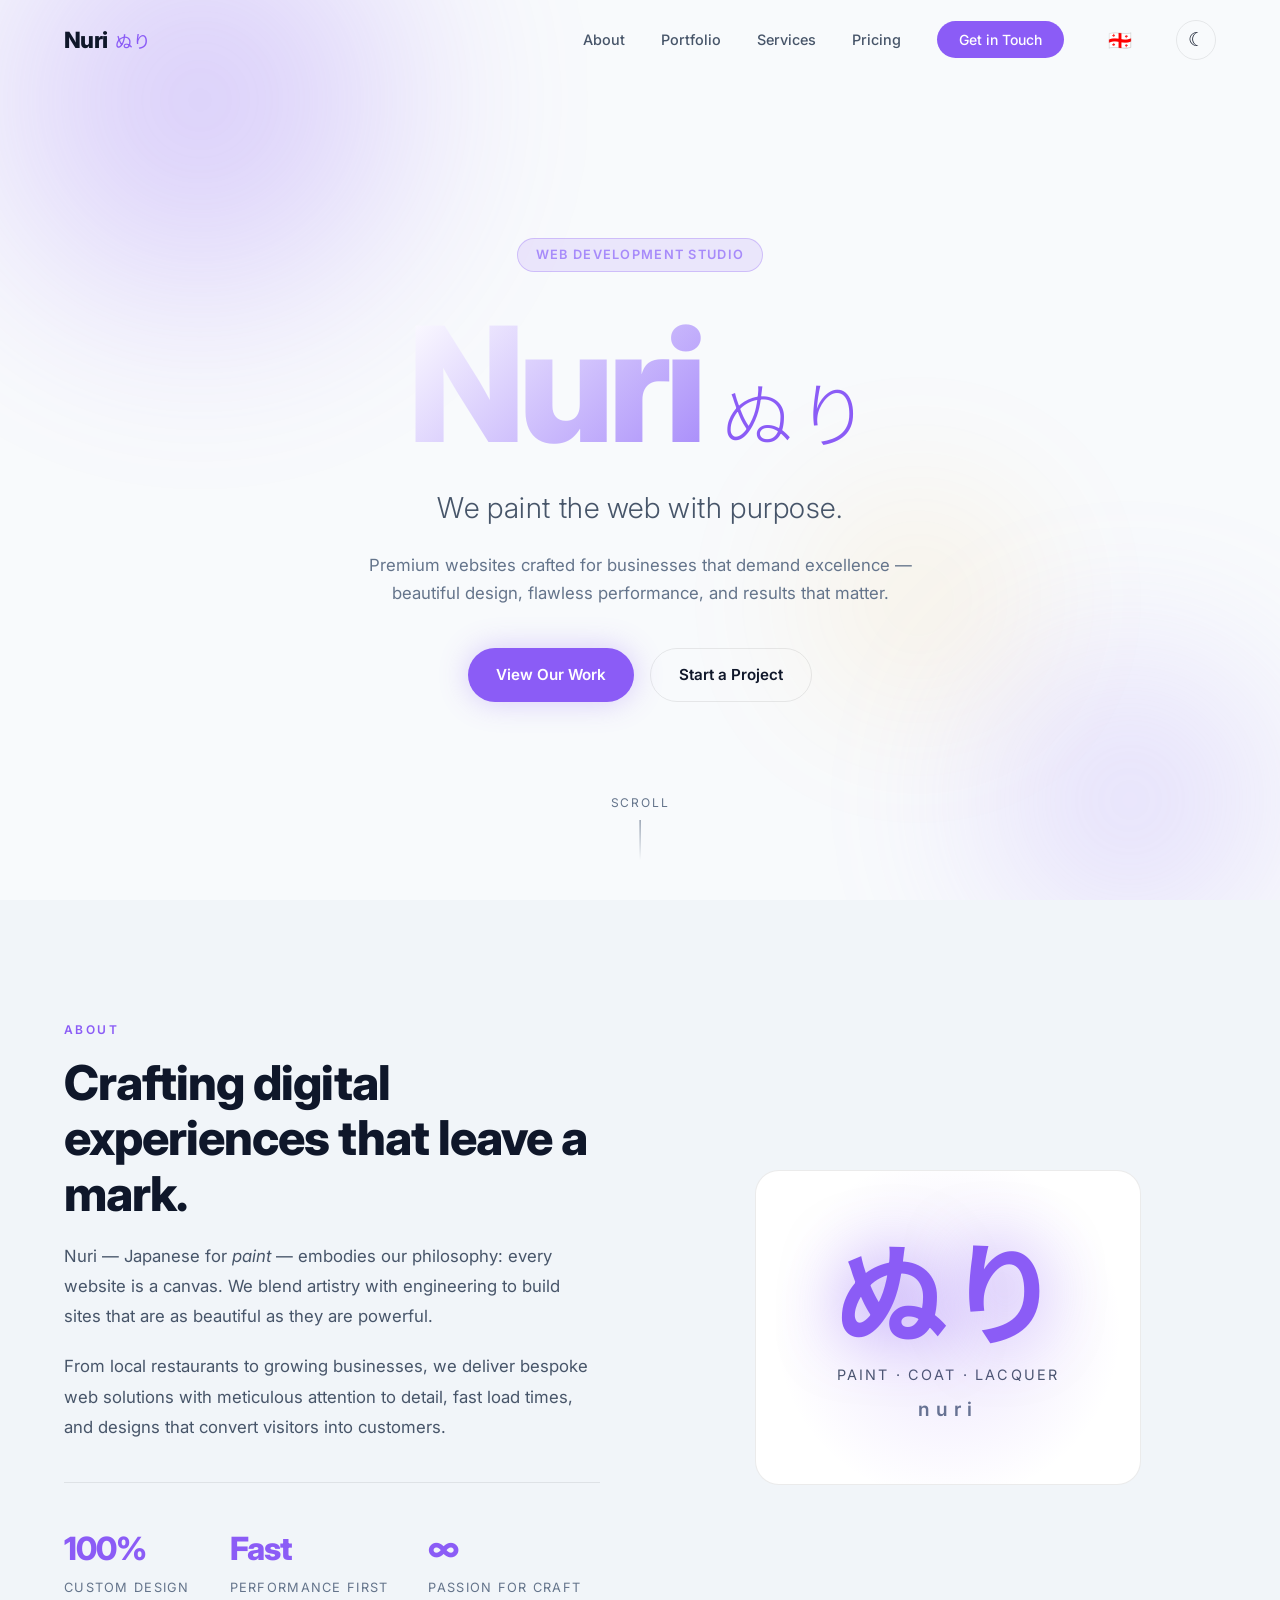
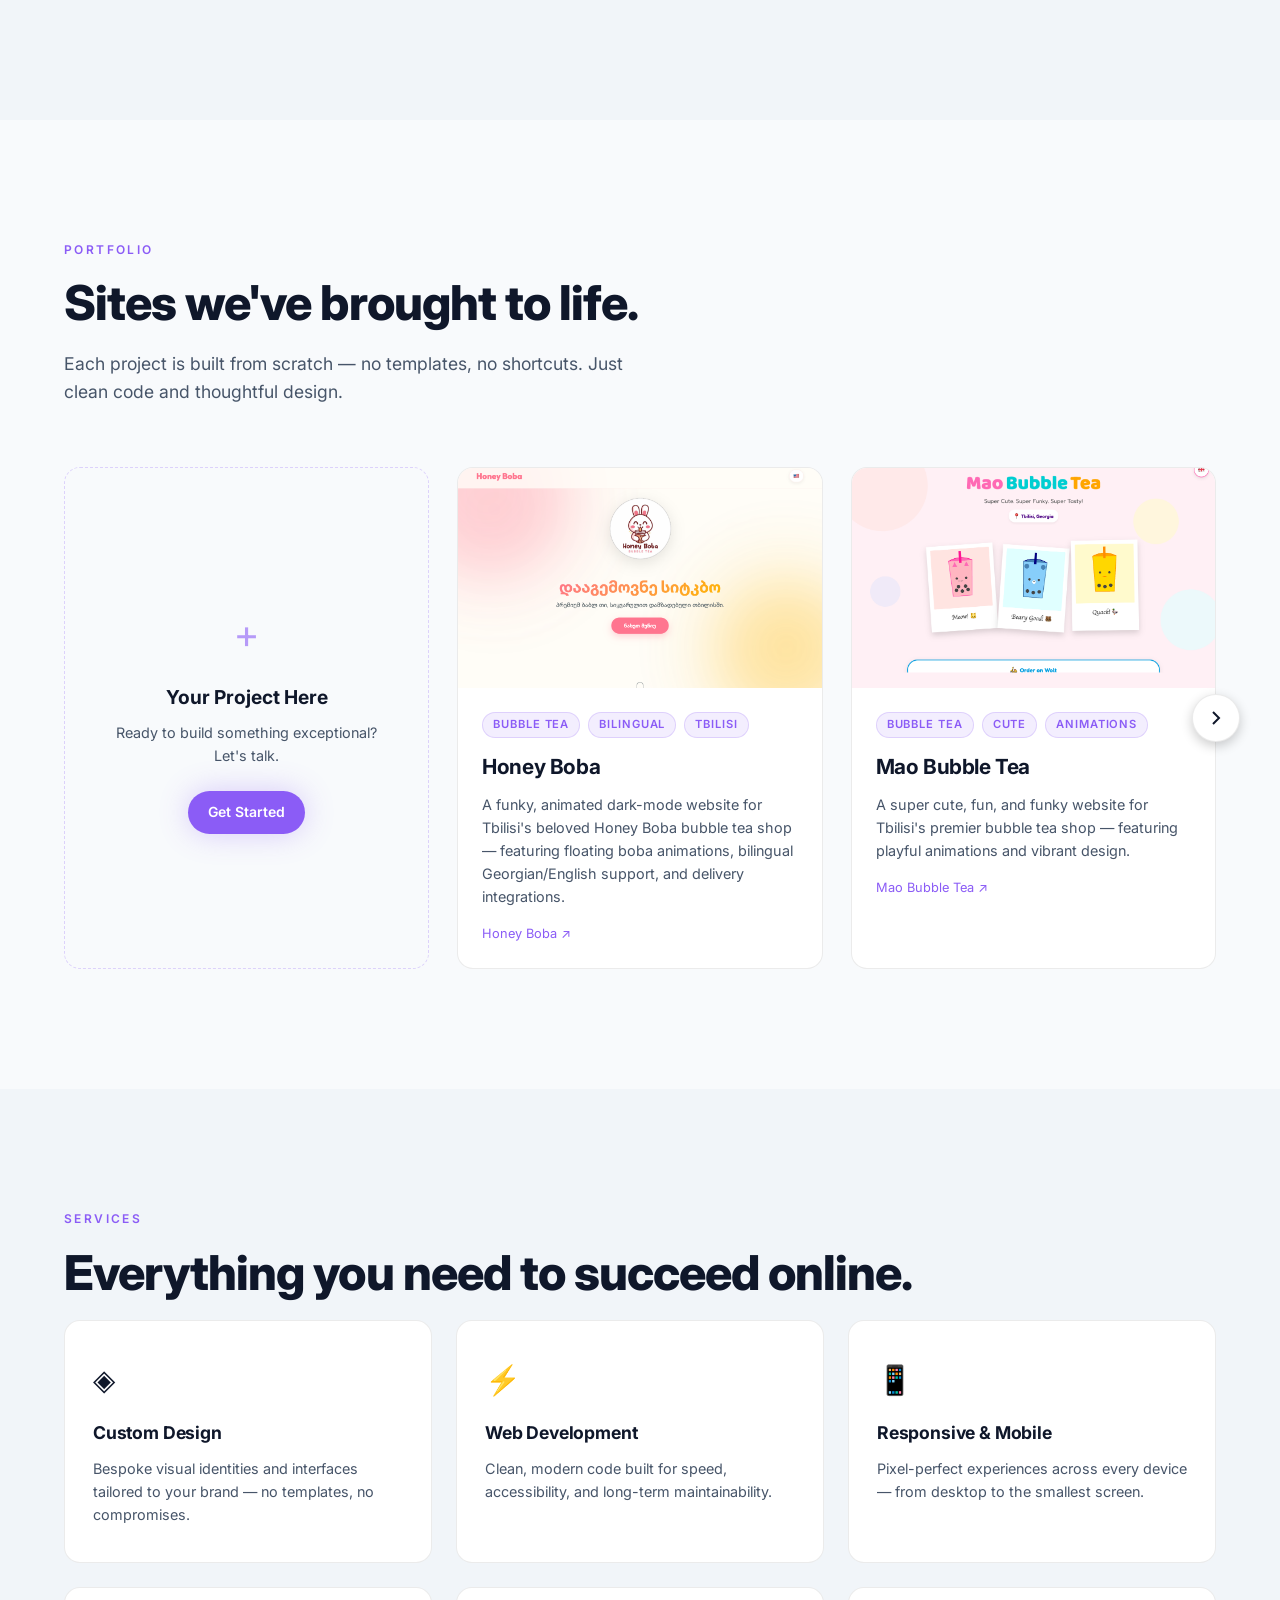
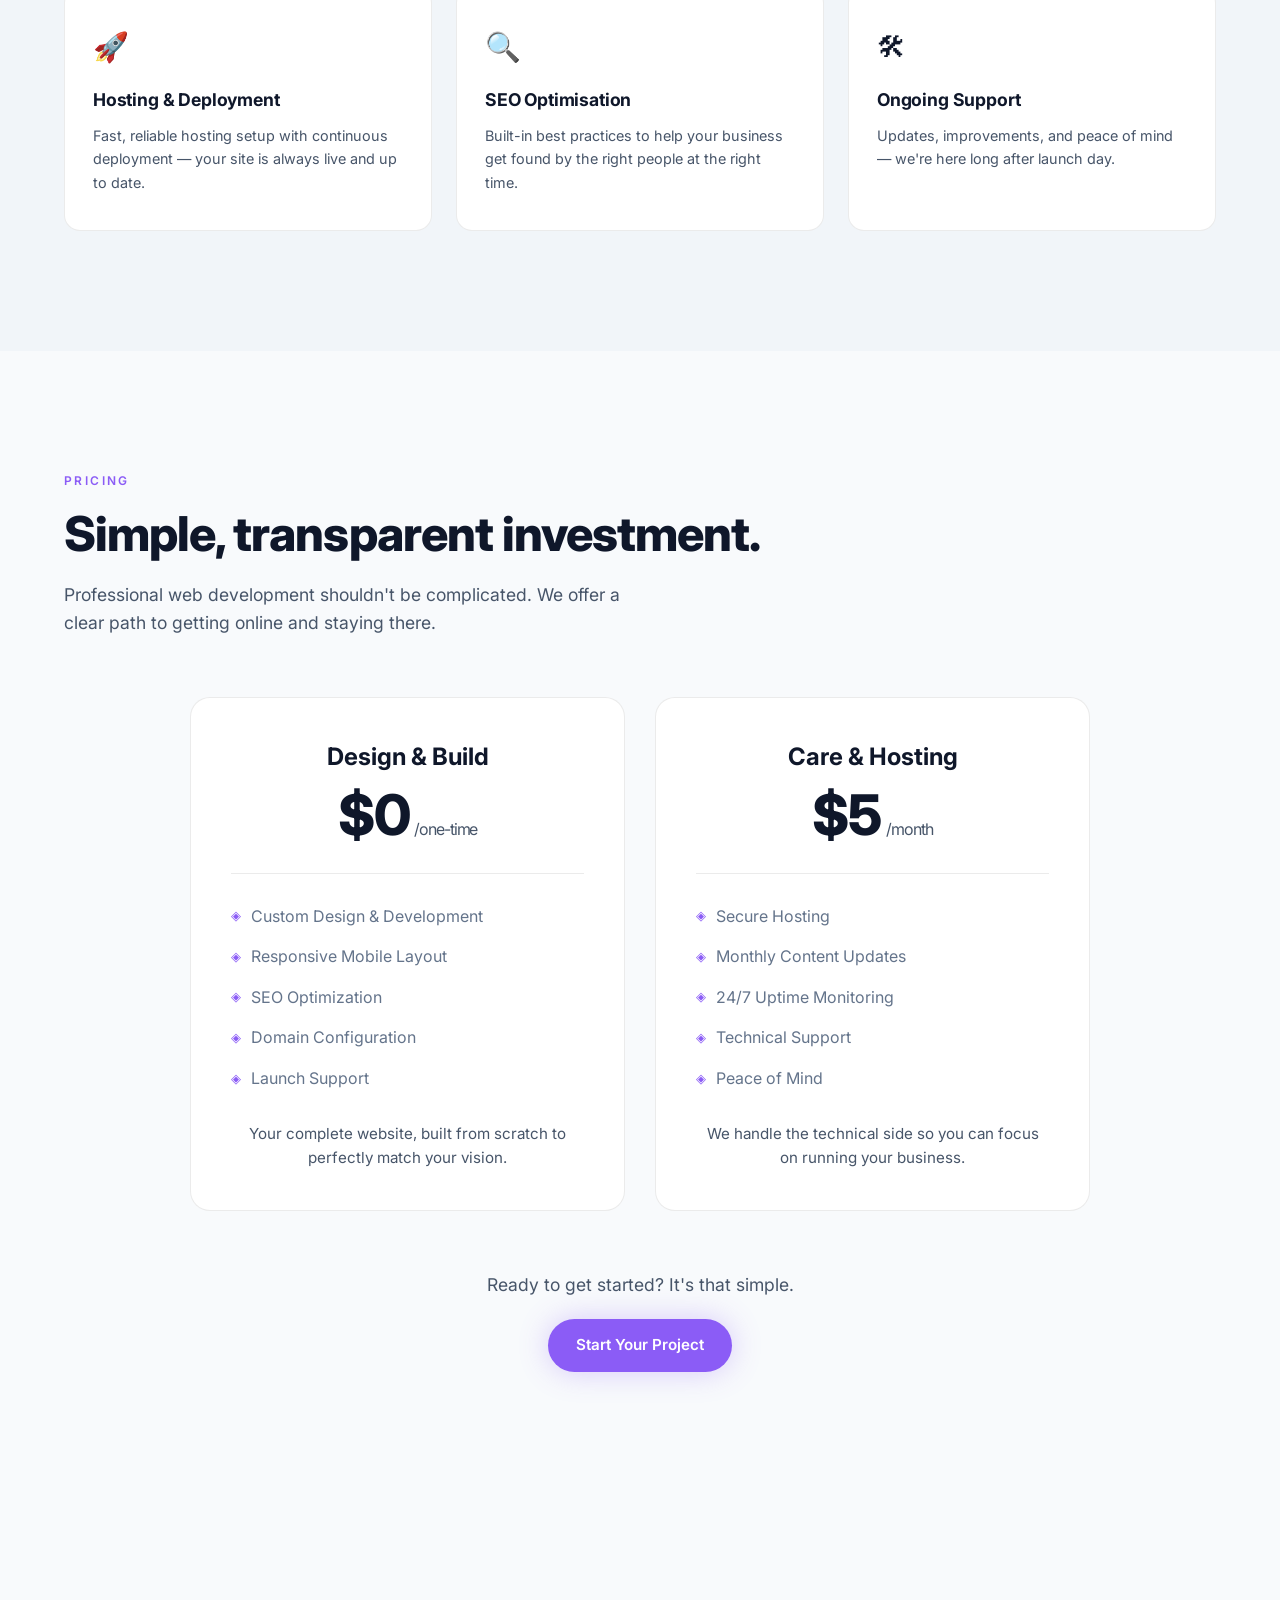
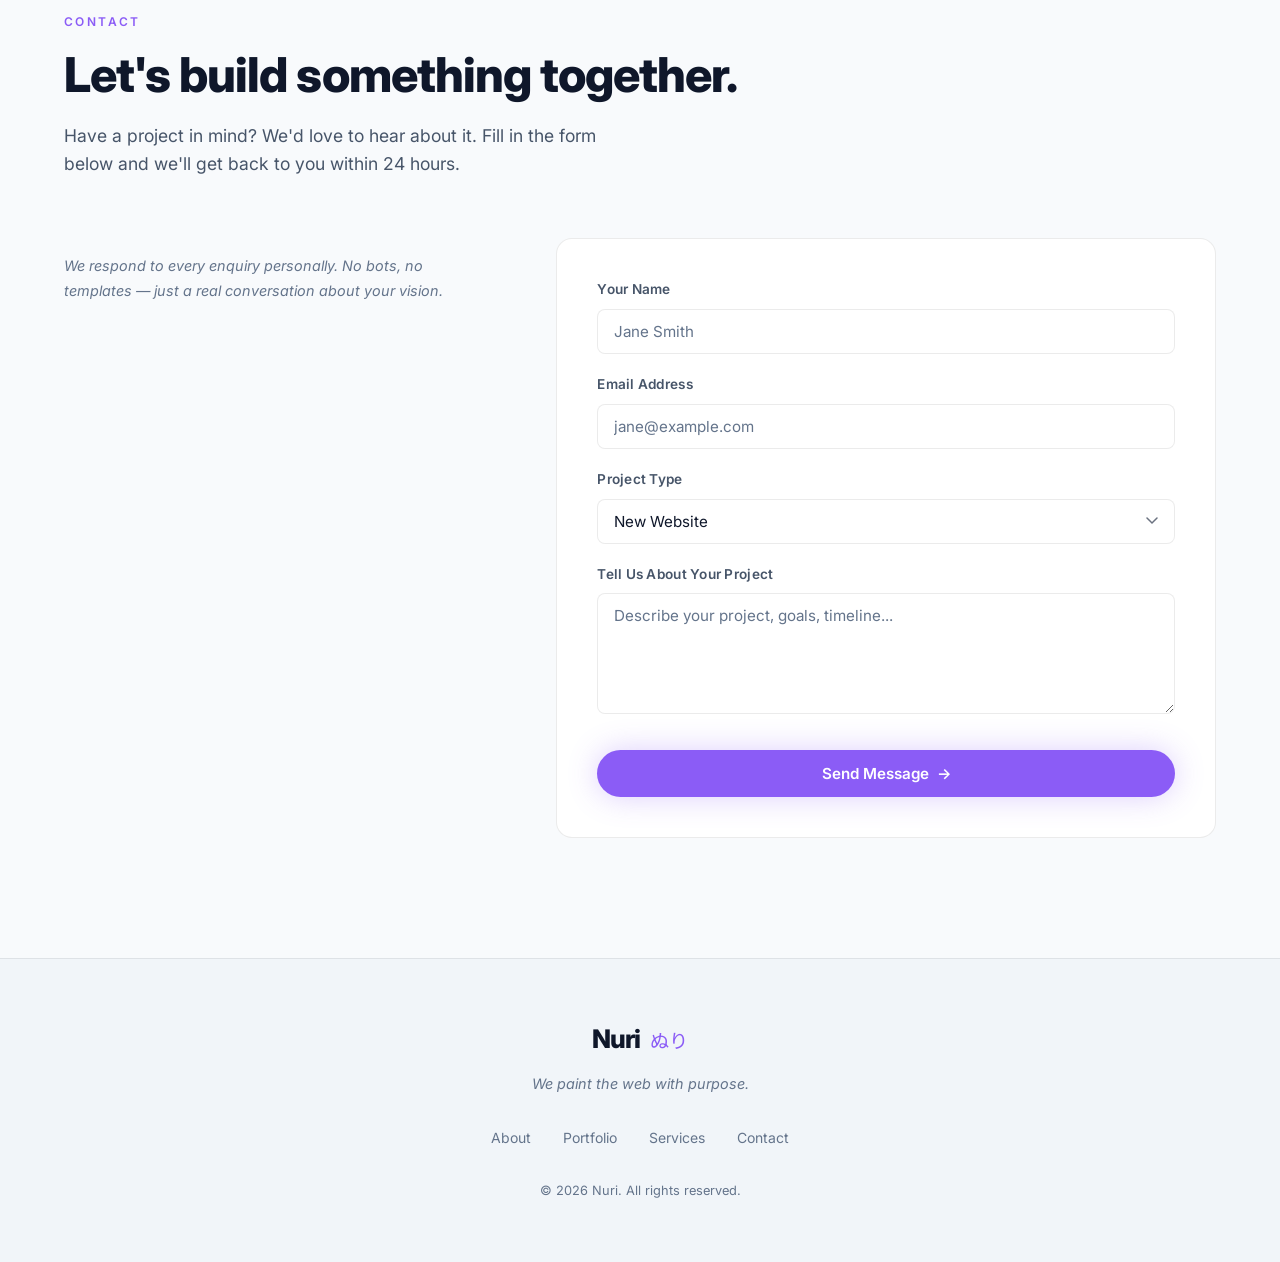
==== en/index.html @ a5a16f38 "Implement language toggles, static language paths, and portfolio OG previews" ====
<!DOCTYPE html>
<html lang="en">

<head>
    <base href="/">
    <!-- Google tag (gtag.js) -->
    <script async src="https://www.googletagmanager.com/gtag/js?id=G-W6KYEJ23QR"></script>
    <script>
        window.dataLayer = window.dataLayer || [];
        function gtag() { dataLayer.push(arguments); }
        gtag('js', new Date());

        gtag('config', 'G-W6KYEJ23QR');
    </script>
    <meta charset="UTF-8" />
    <meta name="viewport" content="width=device-width, initial-scale=1.0" />
    <title>Nuri ぬり — Web Development</title>
    <meta name="description"
        content="Nuri ぬり is a premium web development studio crafting beautiful, high-performance websites for businesses that want to stand out." />
    <meta name="keywords"
        content="web development, studio, custom websites, professional web design, performance websites, Nuri" />
    <link rel="canonical" href="https://nuri.software/" />

    <!-- Open Graph / Facebook -->
    <meta property="og:type" content="website" />
    <meta property="og:url" content="https://nuri.software/" />
    <meta property="og:title" content="Nuri ぬり — Web Development" />
    <meta property="og:description"
        content="Nuri ぬり is a premium web development studio crafting beautiful, high-performance websites for businesses that want to stand out." />
    <meta property="og:image" content="https://nuri.software/img/og-image.png" />

    <!-- Twitter -->
    <meta property="twitter:card" content="summary_large_image" />
    <meta property="twitter:url" content="https://nuri.software/" />
    <meta property="twitter:title" content="Nuri ぬり — Web Development" />
    <meta property="twitter:description"
        content="Nuri ぬり is a premium web development studio crafting beautiful, high-performance websites for businesses that want to stand out." />
    <meta property="twitter:image" content="https://nuri.software/img/og-image.png" />

    <link rel="preconnect" href="https://fonts.googleapis.com" />
    <link rel="preconnect" href="https://fonts.gstatic.com" crossorigin />
    <link
        href="https://fonts.googleapis.com/css2?family=Inter:wght@300;400;500;600;700;800&family=Noto+Sans+JP:wght@300;400;700&display=swap"
        rel="stylesheet" />
    <link rel="icon" type="image/png" href="favicon.png">
    <link rel="stylesheet" href="styles.css" />

    <!-- Schema.org Data for AI Agents / Search Engines -->
    <script type="application/ld+json">
    {
      "@context": "https://schema.org",
      "@type": "ProfessionalService",
      "name": "Nuri Web Development",
      "url": "https://nuri.software/",
      "logo": "https://nuri.software/img/og-image.png",
      "image": "https://nuri.software/img/og-image.png",
      "description": "Nuri ぬり is a premium web development studio capable of engineering powerful, custom digital experiences of any scale—from landing pages to complex web applications and PWAs.",
      "priceRange": "$",
      "telephone": "",
      "email": "",
      "address": {
        "@type": "PostalAddress",
        "addressCountry": "Global"
      },
      "aggregateRating": {
        "@type": "AggregateRating",
        "ratingValue": "5",
        "reviewCount": "10"
      },
      "makesOffer": [
        {
          "@type": "Offer",
          "itemOffered": {
            "@type": "Service",
            "name": "Custom Engineering & Build",
            "description": "Complete bespoke engineering for websites, web apps, and digital platforms."
          },
          "price": "0",
          "priceCurrency": "USD"
        },
        {
          "@type": "Offer",
          "itemOffered": {
            "@type": "Service",
            "name": "Infrastructure & Maintenance",
            "description": "Continuous code updates, server management, and 24/7 technical support."
          },
          "price": "5",
          "priceCurrency": "USD"
        }
      ]
    }
    </script>
    <script>window.siteLang = "en";</script>
</head>

<body>

    <!-- Navigation -->
    <nav class="nav" id="nav">
        <div class="nav-inner">
            <a href="#hero" class="nav-logo">
                <span class="logo-en">Nuri</span>
                <span class="logo-jp">ぬり</span>
            </a>
            <button class="nav-toggle" id="navToggle" aria-label="Toggle menu"
                onclick="gtag('event', 'click', { 'event_category': 'Navigation', 'event_label': 'Mobile Menu Toggle' });">
                <span></span><span></span><span></span>
            </button>
            <ul class="nav-links" id="navLinks">
                <li><a href="#about">About</a></li>
                <li><a href="#portfolio">Portfolio</a></li>
                <li><a href="#services">Services</a></li>
                <li><a href="#pricing">Pricing</a></li>
                <li><a href="#contact" class="nav-cta"
                        onclick="gtag('event', 'click', { 'event_category': 'Navigation', 'event_label': 'Get in Touch' });">Get
                        in Touch</a></li>
                <li>
                    <button id="langToggle" class="lang-btn" aria-label="Toggle Language"
                        style="background:none; border:none; cursor:pointer; font-size:1.2rem; padding: 0.5rem;"
                        onclick="window.location.href = (window.siteLang === 'ge' || window.location.pathname.startsWith('/ge')) ? '/en' : '/ge'; return false;">
                        🇬🇪
                    </button>
                </li>
                <li>
                    <button id="themeToggle" class="theme-toggle" aria-label="Toggle dark mode"
                        onclick="gtag('event', 'click', { 'event_category': 'Theme', 'event_label': 'Dark Mode Toggle' });">
                        <span class="theme-icon-light">☀</span>
                        <span class="theme-icon-dark">☾</span>
                    </button>
                </li>
            </ul>
        </div>
    </nav>

    <main>
        <!-- Hero -->
        <section class="hero" id="hero">
            <div class="hero-bg">
                <div class="hero-orb orb-1"></div>
                <div class="hero-orb orb-2"></div>
                <div class="hero-orb orb-3"></div>
            </div>
            <div class="hero-content">
                <div class="hero-badge reveal">Web Development Studio</div>
                <h1 class="hero-title reveal">
                    <span class="title-en">Nuri</span>
                    <span class="title-jp">ぬり</span>
                </h1>
                <p class="hero-tagline reveal">We paint the web with purpose.</p>
                <p class="hero-sub reveal">Premium websites crafted for businesses that demand excellence — beautiful
                    design, flawless performance, and results that matter.</p>
                <div class="hero-actions reveal">
                    <a href="#portfolio" class="btn btn-primary"
                        onclick="gtag('event', 'click', { 'event_category': 'Hero', 'event_label': 'View Our Work' });">View
                        Our Work</a>
                    <a href="#contact" class="btn btn-ghost"
                        onclick="gtag('event', 'click', { 'event_category': 'Hero', 'event_label': 'Start a Project' });">Start
                        a Project</a>
                </div>
            </div>
            <div class="hero-scroll-hint">
                <span>Scroll</span>
                <div class="scroll-line"></div>
            </div>
        </section>

        <!-- About -->
        <section class="about section" id="about">
            <div class="container">
                <div class="section-label reveal">About</div>
                <div class="about-grid">
                    <div class="about-text">
                        <h2 class="section-title reveal">Crafting digital experiences that leave a mark.</h2>
                        <p class="reveal">Nuri — Japanese for <em>paint</em> — embodies our philosophy: every website is
                            a
                            canvas. We blend artistry with engineering to build sites that are as beautiful as they are
                            powerful.</p>
                        <p class="reveal">From local restaurants to growing businesses, we deliver bespoke web solutions
                            with meticulous attention to detail, fast load times, and designs that convert visitors into
                            customers.</p>
                        <div class="about-stats reveal">
                            <div class="stat">
                                <span class="stat-num">100%</span>
                                <span class="stat-label">Custom Design</span>
                            </div>
                            <div class="stat">
                                <span class="stat-num">Fast</span>
                                <span class="stat-label">Performance First</span>
                            </div>
                            <div class="stat">
                                <span class="stat-num">∞</span>
                                <span class="stat-label">Passion for Craft</span>
                            </div>
                        </div>
                    </div>
                    <div class="about-visual reveal">
                        <div class="kanji-card">
                            <div class="kanji-char">ぬり</div>
                            <div class="kanji-meaning">paint · coat · lacquer</div>
                            <div class="kanji-romaji">nuri</div>
                        </div>
                    </div>
                </div>
            </div>
        </section>

        <!-- Portfolio -->
        <section class="portfolio section" id="portfolio">
            <div class="container">
                <div class="section-label reveal">Portfolio</div>
                <h2 class="section-title reveal">Sites we've brought to life.</h2>
                <p class="section-sub reveal">Each project is built from scratch — no templates, no shortcuts. Just
                    clean
                    code and thoughtful design.</p>
                <div class="portfolio-carousel-wrapper">
                    <button class="carousel-btn carousel-prev" aria-label="Previous portfolio items" id="portfolioPrev">
                        <svg width="24" height="24" viewBox="0 0 24 24" fill="none" stroke="currentColor"
                            stroke-width="2">
                            <path d="M15 18l-6-6 6-6" />
                        </svg>
                    </button>
                    <div class="portfolio-grid" id="portfolioGrid">
                        <!-- Placeholder card -->
                        <a href="#contact" class="portfolio-card portfolio-card-cta reveal"
                            onclick="gtag('event', 'click', { 'event_category': 'Portfolio', 'event_label': 'Get Started CTA Card' });">
                            <div class="card-cta-inner">
                                <div class="card-cta-icon">+</div>
                                <h3>Your Project Here</h3>
                                <p>Ready to build something exceptional? Let's talk.</p>
                                <span class="btn btn-primary btn-sm">Get Started</span>
                            </div>
                        </a>

                        <a href="https://nurihq.github.io/honey-boba/" target="_blank" rel="noopener"
                            class="portfolio-card reveal" id="card-honeyboba">
                            <div class="card-image-wrap">
                                <div class="card-image">
                                    <img src="img/portfolio/honeyboba.png" alt="Honey Boba Website" class="project-shot"
                                        loading="lazy">
                                    <div class="card-overlay">
                                        <span class="card-visit-btn">Visit Site ↗</span>
                                    </div>
                                </div>
                            </div>
                            <div class="card-body">
                                <div class="card-tags">
                                    <span class="tag">Bubble Tea</span>
                                    <span class="tag">Bilingual</span>
                                    <span class="tag">Tbilisi</span>
                                </div>
                                <h3 class="card-title">Honey Boba</h3>
                                <p class="card-desc">A funky, animated dark-mode website for Tbilisi's beloved Honey
                                    Boba bubble tea shop — featuring floating boba animations, bilingual
                                    Georgian/English support, and delivery integrations.</p>
                                <span class="card-link">
                                    Honey Boba <span class="link-arrow">↗</span>
                                </span>
                            </div>
                        </a>

                        <a href="https://nurihq.github.io/mao-bubble-tea/" target="_blank" rel="noopener"
                            class="portfolio-card reveal" id="card-mao">
                            <div class="card-image-wrap">
                                <div class="card-image">
                                    <img src="img/portfolio/mao.png" alt="Mao Bubble Tea Website" class="project-shot"
                                        loading="lazy">
                                    <div class="card-overlay">
                                        <span class="card-visit-btn">Visit Site ↗</span>
                                    </div>
                                </div>
                            </div>
                            <div class="card-body">
                                <div class="card-tags">
                                    <span class="tag">Bubble Tea</span>
                                    <span class="tag">Cute</span>
                                    <span class="tag">Animations</span>
                                </div>
                                <h3 class="card-title">Mao Bubble Tea</h3>
                                <p class="card-desc">A super cute, fun, and funky website for Tbilisi's premier bubble
                                    tea
                                    shop
                                    — featuring playful animations and vibrant design.</p>
                                <span class="card-link">
                                    Mao Bubble Tea <span class="link-arrow">↗</span>
                                </span>
                            </div>
                        </a>

                        <a href="https://nurihq.github.io/but-first-cacao/" target="_blank" rel="noopener"
                            class="portfolio-card reveal" id="card-butfirstcacao">
                            <div class="card-image-wrap">
                                <div class="card-image">
                                    <img src="img/portfolio/butfirstcacao.png" alt="But First Cacao Website"
                                        class="project-shot" loading="lazy">
                                    <div class="card-overlay">
                                        <span class="card-visit-btn">Visit Site ↗</span>
                                    </div>
                                </div>
                            </div>
                            <div class="card-body">
                                <div class="card-tags">
                                    <span class="tag">Cacao Bar</span>
                                    <span class="tag">Bilingual</span>
                                    <span class="tag">Tbilisi</span>
                                </div>
                                <h3 class="card-title">But First Cacao</h3>
                                <p class="card-desc">A premium bilingual website for Tbilisi's specialty
                                    bean-to-bar cacao bar — featuring signature cacao drinks, playful cat
                                    mascot branding, and a warm chocolate aesthetic.</p>
                                <span class="card-link">
                                    But First Cacao <span class="link-arrow">↗</span>
                                </span>
                            </div>
                        </a>

                        <a href="https://nurihq.github.io/los-amigos/" target="_blank" rel="noopener"
                            class="portfolio-card reveal" id="card-losamigos">
                            <div class="card-image-wrap">
                                <div class="card-image">
                                    <img src="img/portfolio/losamigos.png" alt="Los Amigos Website" class="project-shot"
                                        loading="lazy">
                                    <div class="card-overlay">
                                        <span class="card-visit-btn">Visit Site ↗</span>
                                    </div>
                                </div>
                            </div>
                            <div class="card-body">
                                <div class="card-tags">
                                    <span class="tag">Mexican</span>
                                    <span class="tag">Bilingual</span>
                                    <span class="tag">Tbilisi</span>
                                </div>
                                <h3 class="card-title">Los Amigos</h3>
                                <p class="card-desc">A fun, vibrant, light-themed bilingual website for a popular
                                    Mexican restaurant in Tbilisi — featuring a seamless Wolt menu integration.</p>
                                <span class="card-link">
                                    Los Amigos <span class="link-arrow">↗</span>
                                </span>
                            </div>
                        </a>

                        <a href="https://nurihq.github.io/margaliti-collection/" target="_blank" rel="noopener"
                            class="portfolio-card reveal" id="card-margaliti">
                            <div class="card-image-wrap">
                                <div class="card-image">
                                    <img src="img/portfolio/margaliti.png" alt="Margaliti Collection Website"
                                        class="project-shot" loading="lazy">
                                    <div class="card-overlay">
                                        <span class="card-visit-btn">Visit Site ↗</span>
                                    </div>
                                </div>
                            </div>
                            <div class="card-body">
                                <div class="card-tags">
                                    <span class="tag">Cheese Bar</span>
                                    <span class="tag">Bilingual</span>
                                    <span class="tag">Tbilisi</span>
                                </div>
                                <h3 class="card-title">Margaliti Collection</h3>
                                <p class="card-desc">A premium bilingual website for Tbilisi's boutique Cheese Bar &amp;
                                    More
                                    — featuring artisan cheeses, delivery links, and a rich editorial design.</p>
                                <span class="card-link">
                                    Margaliti Collection <span class="link-arrow">↗</span>
                                </span>
                            </div>
                        </a>

                        <!-- <a href="https://nurihq.github.io/stop-smoking-sakartvelo/" target="_blank" rel="noopener"
                            class="portfolio-card reveal" id="card-stopsmoking">
                            <div class="card-image-wrap">
                                <div class="card-image">
                                    <img src="img/portfolio/stopsmoking.png" alt="Stop Smoking Sakartvelo Website"
                                        class="project-shot" loading="lazy">
                                    <div class="card-overlay">
                                        <span class="card-visit-btn">Visit Site ↗</span>
                                    </div>
                                </div>
                            </div>
                            <div class="card-body">
                                <div class="card-tags">
                                    <span class="tag">Landing Page</span>
                                    <span class="tag">Campaign</span>
                                    <span class="tag">Animations</span>
                                </div>
                                <h3 class="card-title">Stop Smoking Sakartvelo</h3>
                                <p class="card-desc">An emotionally impactful, cinematic single-page campaign aimed at
                                    helping youth find their purpose and quit smoking.</p>
                                <span class="card-link">
                                    Stop Smoking Sakartvelo <span class="link-arrow">↗</span>
                                </span>
                            </div>
                        </a> -->

                        <!-- <a href="https://nurihq.github.io/castaways-cafe" target="_blank" rel="noopener"
                            class="portfolio-card reveal" id="card-castaways">
                            <div class="card-image-wrap">
                                <div class="card-image">
                                    <img src="img/portfolio/castaways.png" alt="Castaways Cafe Website"
                                        class="project-shot" loading="lazy">
                                    <div class="card-overlay">
                                        <span class="card-visit-btn">Visit Site ↗</span>
                                    </div>
                                </div>
                            </div>
                            <div class="card-body">
                                <div class="card-tags">
                                    <span class="tag">Restaurant</span>
                                    <span class="tag">React</span>
                                    <span class="tag">Vite</span>
                                </div>
                                <h3 class="card-title">Castaways Cafe</h3>
                                <p class="card-desc">A vibrant, full-featured website for a beloved local cafe —
                                    featuring
                                    an
                                    interactive menu, gallery, and seamless online presence.</p>
                                <span class="card-link">
                                    Castaways Cafe <span class="link-arrow">↗</span>
                                </span>
                            </div>
                        </a> -->

                        <!-- <a href="https://nurihq.github.io/katie-cakes" target="_blank" rel="noopener"
                            class="portfolio-card reveal" id="card-katie">
                            <div class="card-image-wrap">
                                <div class="card-image">
                                    <img src="img/portfolio/katiecakes.png" alt="Katie Cakes Website"
                                        class="project-shot" loading="lazy">
                                    <div class="card-overlay">
                                        <span class="card-visit-btn">Visit Site ↗</span>
                                    </div>
                                </div>
                            </div>
                            <div class="card-body">
                                <div class="card-tags">
                                    <span class="tag">Bakery</span>
                                    <span class="tag">HTML</span>
                                    <span class="tag">CSS</span>
                                </div>
                                <h3 class="card-title">Katie Cakes</h3>
                                <p class="card-desc">A warm, elegant website for a boutique cake studio — showcasing
                                    their
                                    beautiful creations and making it easy for customers to get in touch.</p>
                                <span class="card-link">
                                    Katie Cakes <span class="link-arrow">↗</span>
                                </span>
                            </div>
                        </a> -->

                        <a href="https://hiragana.site" target="_blank" rel="noopener" class="portfolio-card reveal"
                            id="card-hiragana">
                            <div class="card-image-wrap">
                                <div class="card-image">
                                    <img src="img/portfolio/hiragana.png" alt="Hiragana Practice App"
                                        class="project-shot" loading="lazy">
                                    <div class="card-overlay">
                                        <span class="card-visit-btn">Visit Site ↗</span>
                                    </div>
                                </div>
                            </div>
                            <div class="card-body">
                                <div class="card-tags">
                                    <span class="tag">Education</span>
                                    <span class="tag">PWA</span>
                                    <span class="tag">Firebase</span>
                                </div>
                                <h3 class="card-title">Hiragana.site</h3>
                                <p class="card-desc">An interactive Japanese hiragana practice app — featuring
                                    stroke-order
                                    drawing, progress tracking, and full offline PWA support.</p>
                                <span class="card-link">
                                    Hiragana <span class="link-arrow">↗</span>
                                </span>
                            </div>
                        </a>

                        <a href="https://katakana.site" target="_blank" rel="noopener" class="portfolio-card reveal"
                            id="card-katakana">
                            <div class="card-image-wrap">
                                <div class="card-image">
                                    <img src="img/portfolio/katakana.png" alt="Katakana Practice App"
                                        class="project-shot" loading="lazy">
                                    <div class="card-overlay">
                                        <span class="card-visit-btn">Visit Site ↗</span>
                                    </div>
                                </div>
                            </div>
                            <div class="card-body">
                                <div class="card-tags">
                                    <span class="tag">Education</span>
                                    <span class="tag">PWA</span>
                                    <span class="tag">Firebase</span>
                                </div>
                                <h3 class="card-title">Katakana.site</h3>
                                <p class="card-desc">A companion app to Hiragana.site for mastering katakana — with the
                                    same
                                    polished practice experience and cloud-synced progress.</p>
                                <span class="card-link">
                                    Katakana <span class="link-arrow">↗</span>
                                </span>
                            </div>
                        </a>

                        <a href="https://nurihq.github.io/warren-cafe/" target="_blank" rel="noopener"
                            class="portfolio-card reveal" id="card-warren">
                            <div class="card-image-wrap">
                                <div class="card-image">
                                    <img src="img/portfolio/warren.png" alt="Warren Cafe Website" class="project-shot"
                                        loading="lazy">
                                    <div class="card-overlay">
                                        <span class="card-visit-btn">Visit Site ↗</span>
                                    </div>
                                </div>
                            </div>
                            <div class="card-body">
                                <div class="card-tags">
                                    <span class="tag">Cafe</span>
                                    <span class="tag">Brunch</span>
                                    <span class="tag">Bilingual</span>
                                </div>
                                <h3 class="card-title">Warren Cafe & Brunch</h3>
                                <p class="card-desc">A premium bilingual website for a beloved Buenos Aires brunch café
                                    —
                                    featuring the menu, delivery links, and two locations in Palermo & Recoleta.</p>
                                <span class="card-link">
                                    Warren Cafe & Brunch <span class="link-arrow">↗</span>
                                </span>
                            </div>
                        </a>

                        <!-- <a href="https://nurihq.github.io/myboba/" target="_blank" rel="noopener"
                            class="portfolio-card reveal" id="card-myboba">
                            <div class="card-image-wrap">
                                <div class="card-image">
                                    <img src="img/portfolio/myboba.png" alt="MyBoba Website" class="project-shot"
                                        loading="lazy">
                                    <div class="card-overlay">
                                        <span class="card-visit-btn">Visit Site ↗</span>
                                    </div>
                                </div>
                            </div>
                            <div class="card-body">
                                <div class="card-tags">
                                    <span class="tag">Bubble Tea</span>
                                    <span class="tag">Premium</span>
                                    <span class="tag">Bilingual</span>
                                </div>
                                <h3 class="card-title">MyBoba</h3>
                                <p class="card-desc">A premium, beautifully designed bilingual website for a popular
                                    Tbilisi bubble tea shop, featuring their signature menu and Wolt integrations.</p>
                                <span class="card-link">
                                    MyBoba <span class="link-arrow">↗</span>
                                </span>
                            </div>
                        </a> -->

                        <a href="https://nurihq.github.io/berytus/" target="_blank" rel="noopener"
                            class="portfolio-card reveal" id="card-berytus">
                            <div class="card-image-wrap">
                                <div class="card-image">
                                    <img src="img/portfolio/berytus.png" alt="Berytus Website" class="project-shot"
                                        loading="lazy">
                                    <div class="card-overlay">
                                        <span class="card-visit-btn">Visit Site ↗</span>
                                    </div>
                                </div>
                            </div>
                            <div class="card-body">
                                <div class="card-tags">
                                    <span class="tag">Restaurant</span>
                                    <span class="tag">Lebanese</span>
                                    <span class="tag">Bilingual</span>
                                </div>
                                <h3 class="card-title">Berytus</h3>
                                <p class="card-desc">A premium, highly aesthetic bilingual webapp for Berytus — bringing
                                    authentic Lebanese taste to Tbilisi.</p>
                                <span class="card-link">
                                    Berytus <span class="link-arrow">↗</span>
                                </span>
                            </div>
                        </a>




                    </div>
                    <button class="carousel-btn carousel-next" aria-label="Next portfolio items" id="portfolioNext">
                        <svg width="24" height="24" viewBox="0 0 24 24" fill="none" stroke="currentColor"
                            stroke-width="2">
                            <path d="M9 18l6-6-6-6" />
                        </svg>
                    </button>
                </div>
        </section>

        <!-- Services -->
        <section class="services section" id="services">
            <div class="container">
                <div class="section-label reveal">Services</div>
                <h2 class="section-title reveal">Everything you need to succeed online.</h2>
                <div class="services-grid">
                    <div class="service-card reveal">
                        <div class="service-icon">◈</div>
                        <h3>Custom Design</h3>
                        <p>Bespoke visual identities and interfaces tailored to your brand — no templates, no
                            compromises.
                        </p>
                    </div>
                    <div class="service-card reveal">
                        <div class="service-icon">⚡</div>
                        <h3>Web Development</h3>
                        <p>Clean, modern code built for speed, accessibility, and long-term maintainability.</p>
                    </div>
                    <div class="service-card reveal">
                        <div class="service-icon">📱</div>
                        <h3>Responsive &amp; Mobile</h3>
                        <p>Pixel-perfect experiences across every device — from desktop to the smallest screen.</p>
                    </div>
                    <div class="service-card reveal">
                        <div class="service-icon">🚀</div>
                        <h3>Hosting &amp; Deployment</h3>
                        <p>Fast, reliable hosting setup with continuous deployment — your site is always live and up to
                            date.</p>
                    </div>
                    <div class="service-card reveal">
                        <div class="service-icon">🔍</div>
                        <h3>SEO Optimisation</h3>
                        <p>Built-in best practices to help your business get found by the right people at the right
                            time.
                        </p>
                    </div>
                    <div class="service-card reveal">
                        <div class="service-icon">🛠</div>
                        <h3>Ongoing Support</h3>
                        <p>Updates, improvements, and peace of mind — we're here long after launch day.</p>
                    </div>
                </div>
            </div>
        </section>

        <!-- Pricing -->
        <section class="pricing section" id="pricing">
            <div class="container">
                <div class="section-label reveal">Pricing</div>
                <h2 class="section-title reveal">Simple, transparent investment.</h2>
                <p class="section-sub reveal">Professional web development shouldn't be complicated. We offer a clear
                    path
                    to
                    getting online and staying there.</p>

                <div class="pricing-grid reveal">
                    <!-- Creation -->
                    <a href="#contact" class="pricing-card main-card"
                        style="text-decoration: none; color: inherit; display: block;"
                        onclick="gtag('event', 'click', { 'event_category': 'Pricing', 'event_label': 'Design & Build Card' });">
                        <div class="pricing-header">
                            <h3>Design & Build</h3>
                            <div class="price">$0<span class="period">/one-time</span></div>
                        </div>
                        <ul class="pricing-features">
                            <li><span>◈</span> Custom Design & Development</li>
                            <li><span>◈</span> Responsive Mobile Layout</li>
                            <li><span>◈</span> SEO Optimization</li>
                            <li><span>◈</span> Domain Configuration</li>
                            <li><span>◈</span> Launch Support</li>
                        </ul>
                        <p class="pricing-desc">Your complete website, built from scratch to perfectly match your
                            vision.
                        </p>
                    </a>

                    <!-- Maintenance -->
                    <a href="#contact" class="pricing-card"
                        style="text-decoration: none; color: inherit; display: block;"
                        onclick="gtag('event', 'click', { 'event_category': 'Pricing', 'event_label': 'Care & Hosting Card' });">
                        <div class="pricing-header">
                            <h3>Care & Hosting</h3>
                            <div class="price">$5<span class="period">/month</span></div>
                        </div>
                        <ul class="pricing-features">
                            <li><span>◈</span> Secure Hosting</li>
                            <li><span>◈</span> Monthly Content Updates</li>
                            <li><span>◈</span> 24/7 Uptime Monitoring</li>
                            <li><span>◈</span> Technical Support</li>
                            <li><span>◈</span> Peace of Mind</li>
                        </ul>
                        <p class="pricing-desc">We handle the technical side so you can focus on running your business.
                        </p>
                    </a>
                </div>

                <div class="pricing-cta reveal">
                    <p>Ready to get started? It's that simple.</p>
                    <a href="#contact" class="btn btn-primary"
                        onclick="gtag('event', 'click', { 'event_category': 'Pricing', 'event_label': 'Start Your Project' });">Start
                        Your Project</a>
                </div>
            </div>
        </section>

        <!-- Contact -->
        <section class="contact section">
            <div class="container">
                <div class="section-label reveal">Contact</div>
                <h2 class="section-title reveal">Let's build something together.</h2>
                <p class="section-sub reveal">Have a project in mind? We'd love to hear about it. Fill in the form below
                    and
                    we'll get back to you within 24 hours.</p>
                <div class="contact-grid" id="contact">
                    <div class="contact-info reveal">
                        <div class="contact-tagline" style="border-top: none; padding-top: 0;">
                            <p>We respond to every enquiry personally. No bots, no templates — just a real conversation
                                about your vision.</p>
                        </div>
                    </div>
                    <form class="contact-form reveal" id="contactForm"
                        action="https://5osdsd7re7htcmddembdmucjv40ikqlo.lambda-url.us-east-1.on.aws/" method="POST">
                        <div class="form-group">
                            <label for="name">Your Name</label>
                            <input type="text" id="name" name="name" placeholder="Jane Smith" required />
                        </div>
                        <div class="form-group">
                            <label for="email">Email Address</label>
                            <input type="email" id="email" name="email" placeholder="jane@example.com" required />
                        </div>
                        <div class="form-group">
                            <label for="subject">Project Type</label>
                            <select id="subject" name="subject">
                                <option value="">Select a service...</option>
                                <option value="new-website" selected>New Website</option>
                                <option value="redesign">Website Redesign</option>
                                <option value="ecommerce">E-Commerce</option>
                                <option value="other">Other</option>
                            </select>
                        </div>
                        <div class="form-group">
                            <label for="message">Tell Us About Your Project</label>
                            <textarea id="message" name="message" rows="5"
                                placeholder="Describe your project, goals, timeline..." required></textarea>
                        </div>

                        <!-- HONEYPOT (Anti-Spam) -->
                        <div style="display:none;" aria-hidden="true">
                            <label for="website_url">Leave this field blank</label>
                            <input type="text" name="website_url" id="website_url" tabindex="-1" autocomplete="off" />
                        </div>

                        <!-- Website Identifier -->
                        <input type="hidden" name="domain" value="nuri.software" />

                        <!-- Redirection after success -->
                        <input type="hidden" name="_redirect" value="https://nuri.software/#success" />

                        <input type="hidden" name="_subject" value="New project enquiry from Nuri website" />

                        <button type="submit" class="btn btn-primary btn-full" id="submitBtn"
                            onclick="gtag('event', 'click', { 'event_category': 'Contact', 'event_label': 'Submit Form' });">
                            <span class="btn-text">Send Message</span>
                            <span class="btn-icon">→</span>
                        </button>
                        <div class="form-success" id="formSuccess">
                            <span>✓</span> Thanks! We'll be in touch within 24 hours.
                        </div>
                    </form>
                </div>
            </div>
        </section>
    </main>

    <!-- Success Modal -->
    <div id="successModal" class="modal-overlay hidden">
        <div class="modal-content">
            <button id="closeModal" class="close-btn" aria-label="Close">&times;</button>
            <div style="font-size: 3rem; margin-bottom: 16px;">✨</div>
            <h3 style="font-size: 1.5rem; font-weight: 600; margin-bottom: 8px;">Message Sent!</h3>
            <p style="color: var(--text-muted); margin-bottom: 24px; line-height: 1.5;">
                Thanks for reaching out! We'll be in touch with you shortly.
            </p>
            <button class="btn btn-primary" style="width: 100%;"
                onclick="document.getElementById('successModal').classList.add('hidden')">
                Continue
            </button>
        </div>
    </div>

    <!-- Footer -->
    <footer class="footer">
        <div class="container">
            <div class="footer-inner">
                <div class="footer-brand">
                    <span class="logo-en">Nuri</span>
                    <span class="logo-jp">ぬり</span>
                </div>
                <p class="footer-tagline">We paint the web with purpose.</p>
                <div class="footer-links">
                    <a href="#about">About</a>
                    <a href="#portfolio">Portfolio</a>
                    <a href="#services">Services</a>
                    <a href="#contact">Contact</a>
                </div>
                <p class="footer-copy">© 2026 Nuri. All rights reserved.</p>
            </div>
        </div>
    </footer>

    <script src="nuri-core.js?v=2.1"></script>
</body>

</html>
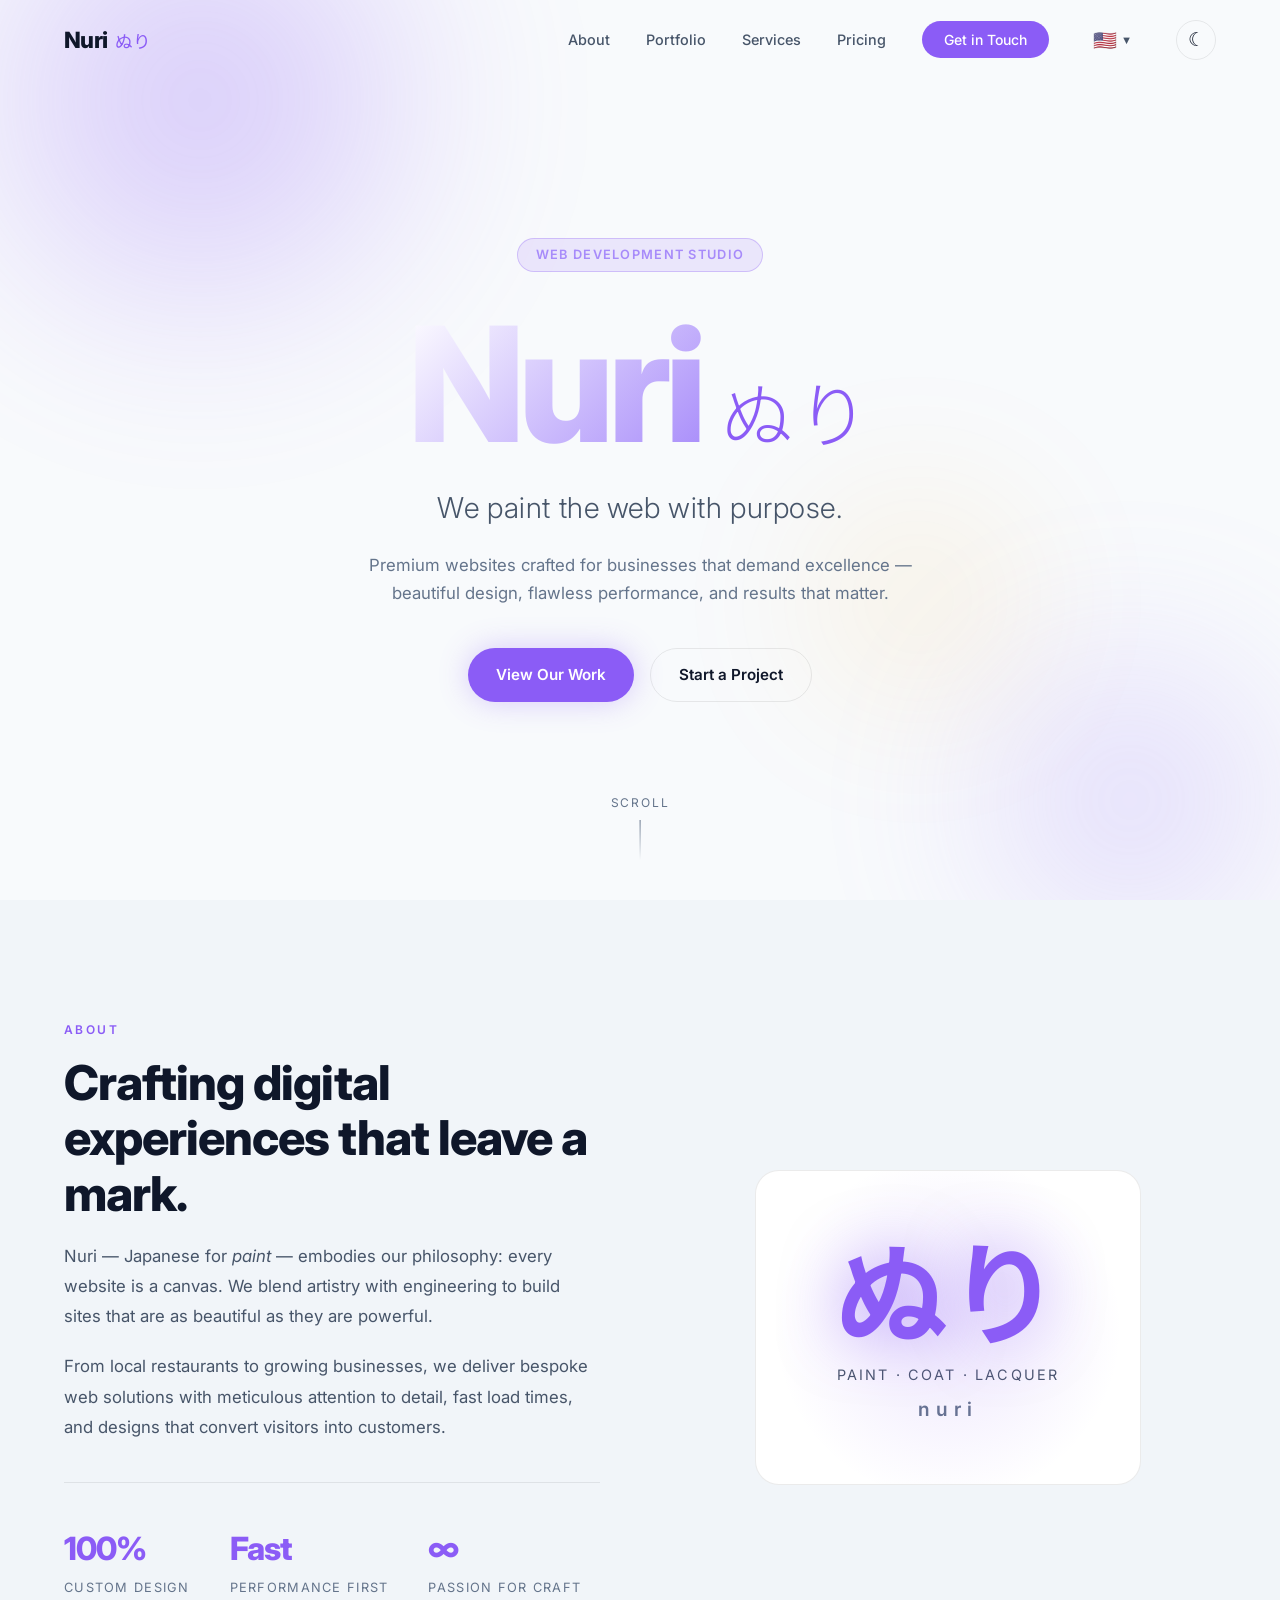
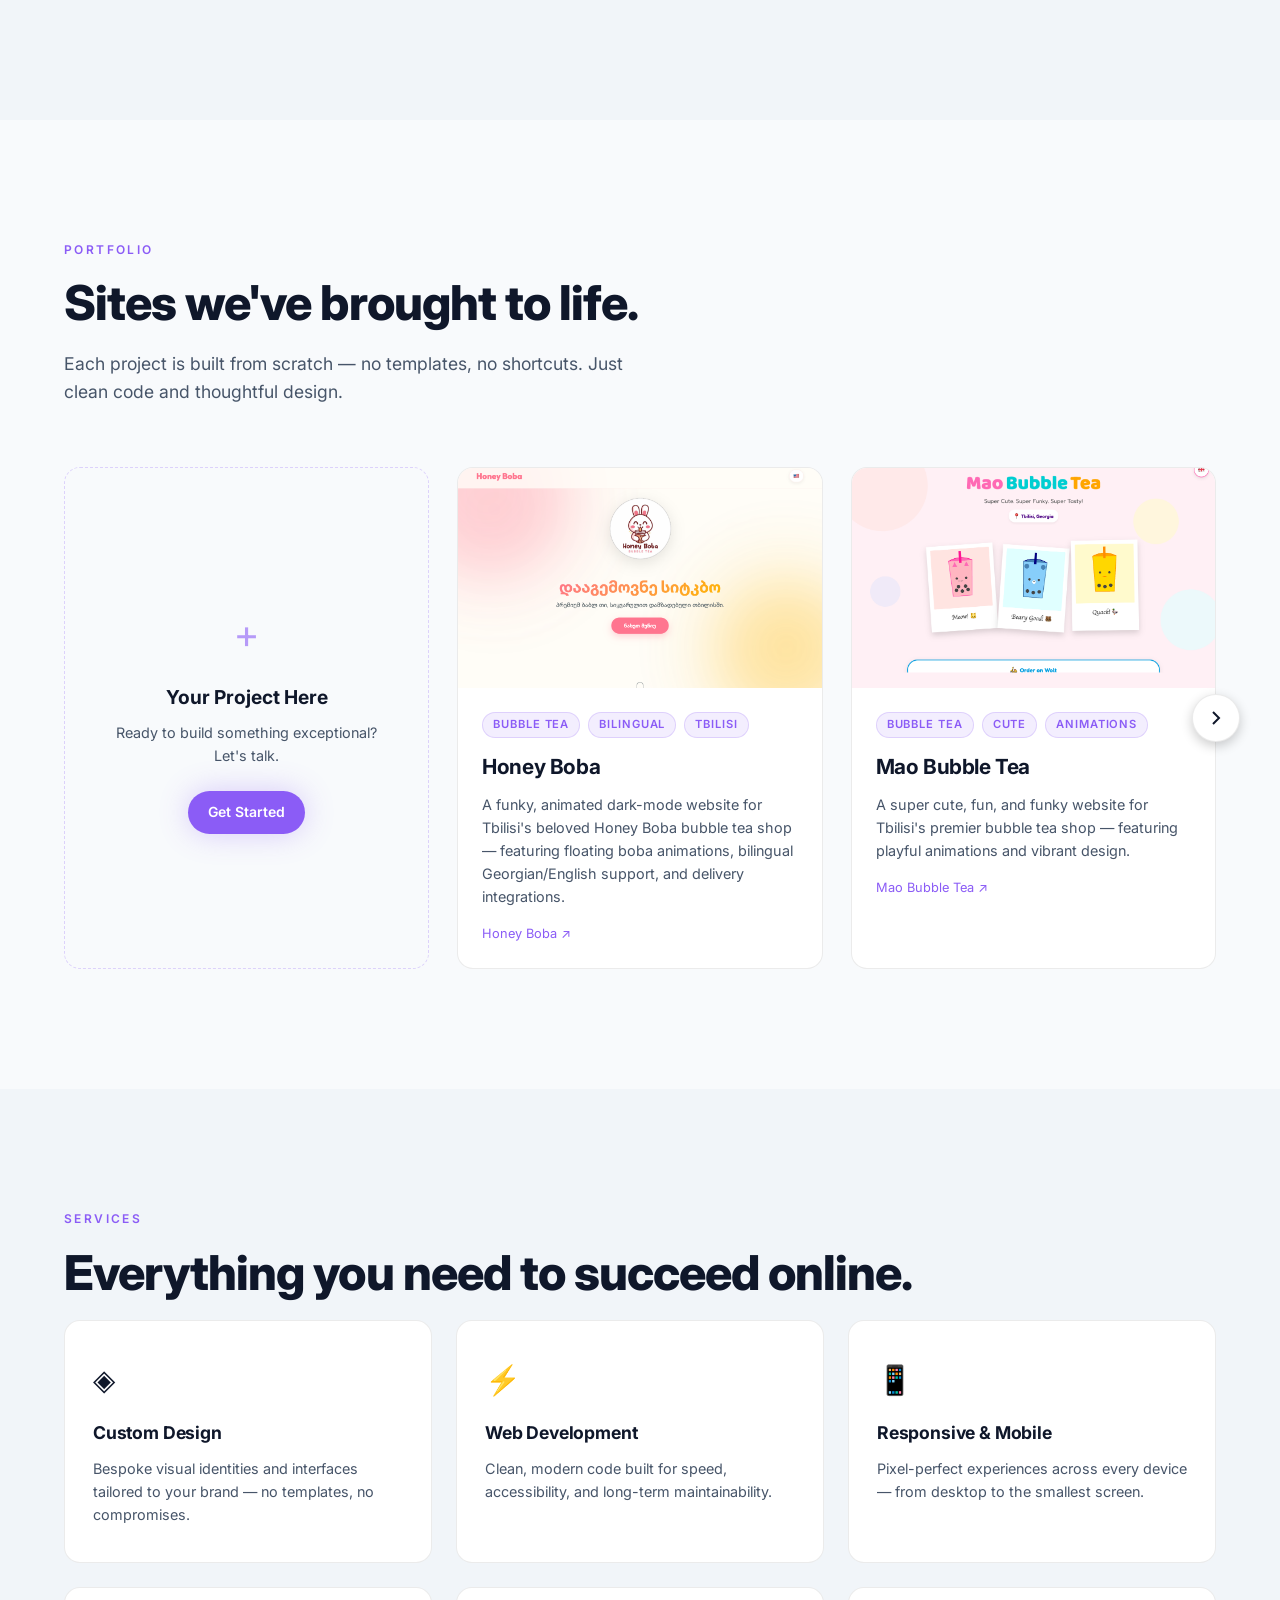
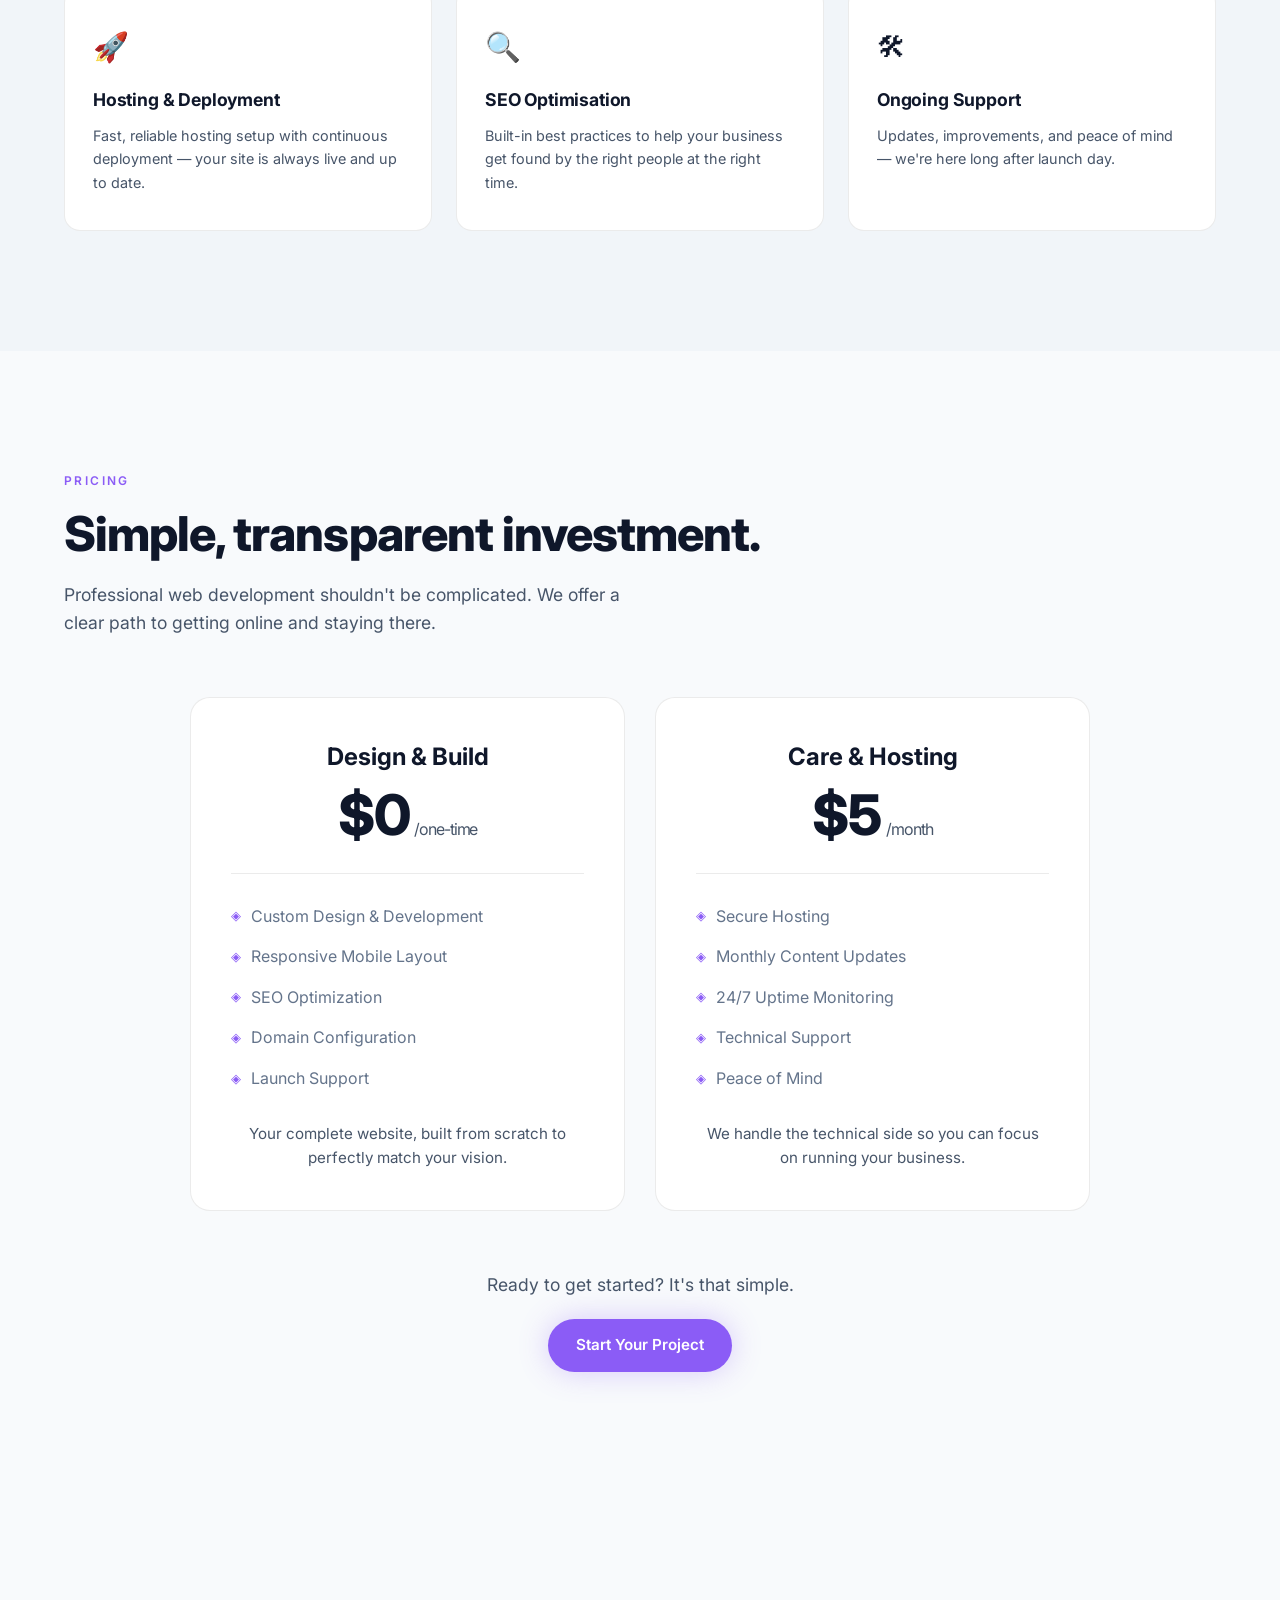
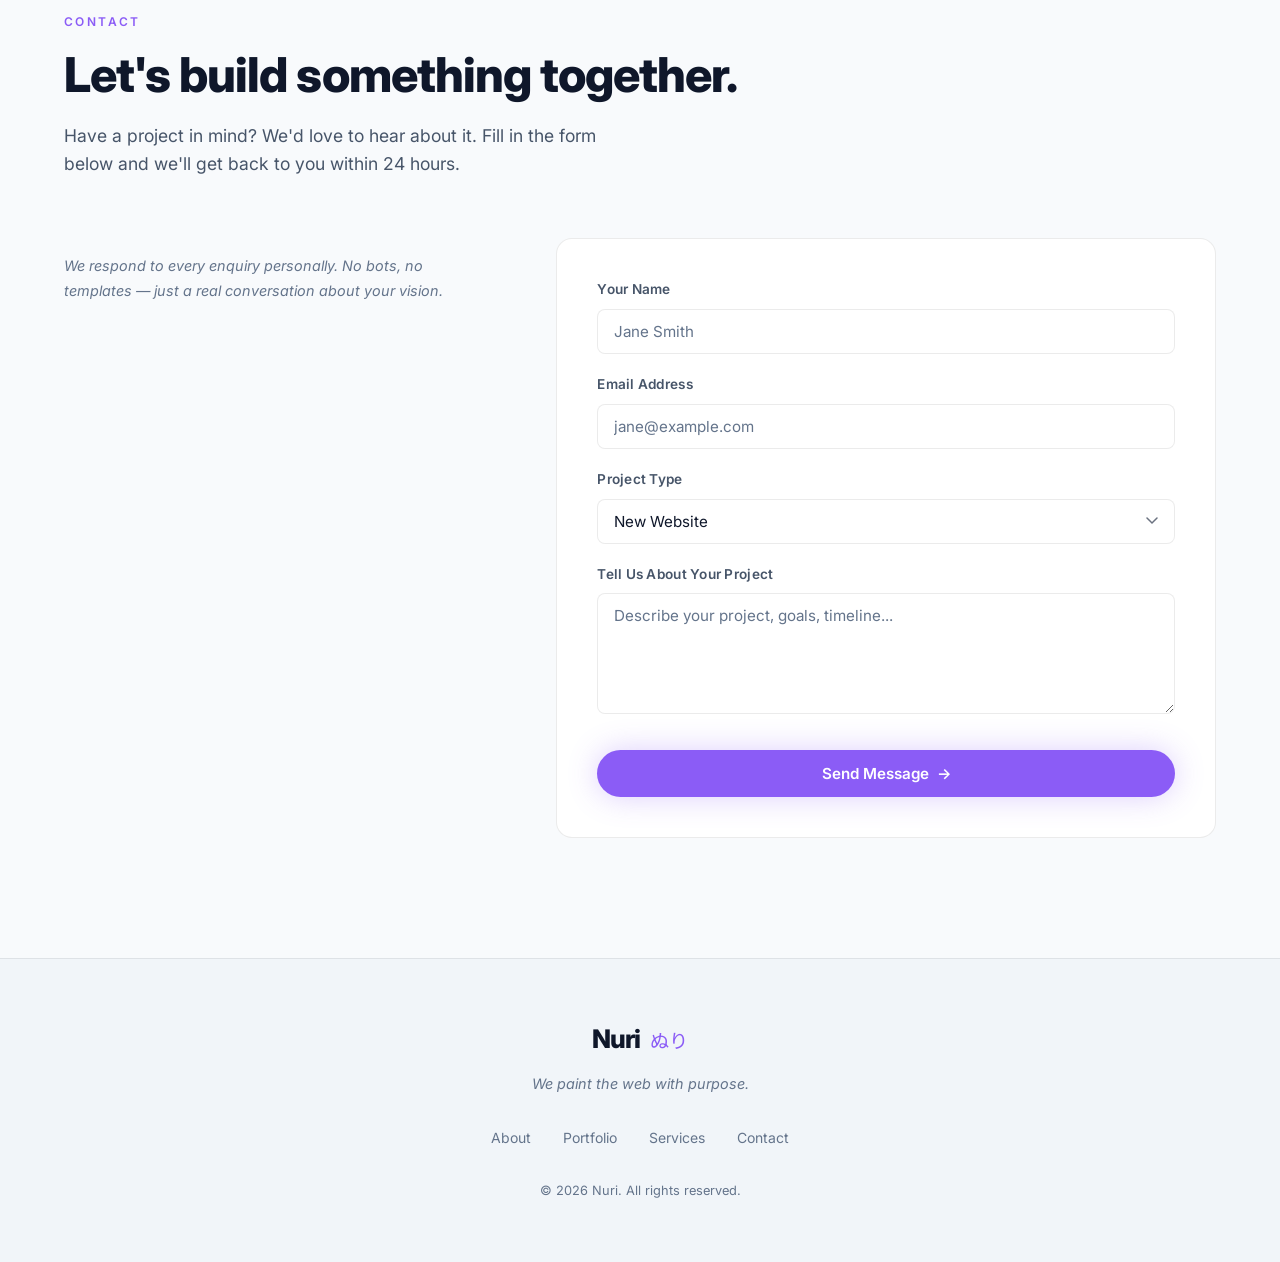
==== commit 438790e8: "Add Spanish language, dropdown menu, and fix portfolio preview titles" ====
--- a/en/index.html
+++ b/en/index.html
@@ -115,12 +115,28 @@
                 <li><a href="#contact" class="nav-cta"
                         onclick="gtag('event', 'click', { 'event_category': 'Navigation', 'event_label': 'Get in Touch' });">Get
                         in Touch</a></li>
-                <li>
-                    <button id="langToggle" class="lang-btn" aria-label="Toggle Language"
-                        style="background:none; border:none; cursor:pointer; font-size:1.2rem; padding: 0.5rem;"
-                        onclick="window.location.href = (window.siteLang === 'ge' || window.location.pathname.startsWith('/ge')) ? '/en' : '/ge'; return false;">
-                        🇬🇪
+                <li style="position: relative;" id="langDropdownContainer">
+                    <button id="langToggle" class="lang-btn" aria-label="Select Language"
+                        style="background:none; border:none; cursor:pointer; font-size:1.2rem; padding: 0.5rem; display: flex; align-items: center; gap: 4px;"
+                        onclick="const m = document.getElementById('langMenu'); m.style.display = m.style.display === 'none' ? 'flex' : 'none';">
+                        <span id="currentLangFlag">🇺🇸</span>
+                        <span style="font-size: 0.7rem; color: var(--text-muted)">▼</span>
                     </button>
+                    <ul id="langMenu"
+                        style="display: none; position: absolute; top: 100%; right: 0; background: var(--surface); border: 1px solid var(--border); border-radius: 8px; padding: 0.5rem; list-style: none; margin: 0; box-shadow: 0 4px 12px rgba(0,0,0,0.1); flex-direction: column; gap: 0.5rem; z-index: 100; min-width: 120px;">
+                        <li><a href="/en"
+                                style="text-decoration: none; display: block; padding: 0.4rem; color: var(--text); border-radius: 4px;"
+                                onmouseover="this.style.background='var(--primary-glow)'"
+                                onmouseout="this.style.background='transparent'">🇺🇸 English</a></li>
+                        <li><a href="/ge"
+                                style="text-decoration: none; display: block; padding: 0.4rem; color: var(--text); border-radius: 4px;"
+                                onmouseover="this.style.background='var(--primary-glow)'"
+                                onmouseout="this.style.background='transparent'">🇬🇪 ქართული</a></li>
+                        <li><a href="/es"
+                                style="text-decoration: none; display: block; padding: 0.4rem; color: var(--text); border-radius: 4px;"
+                                onmouseover="this.style.background='var(--primary-glow)'"
+                                onmouseout="this.style.background='transparent'">🇪🇸 Español</a></li>
+                    </ul>
                 </li>
                 <li>
                     <button id="themeToggle" class="theme-toggle" aria-label="Toggle dark mode"
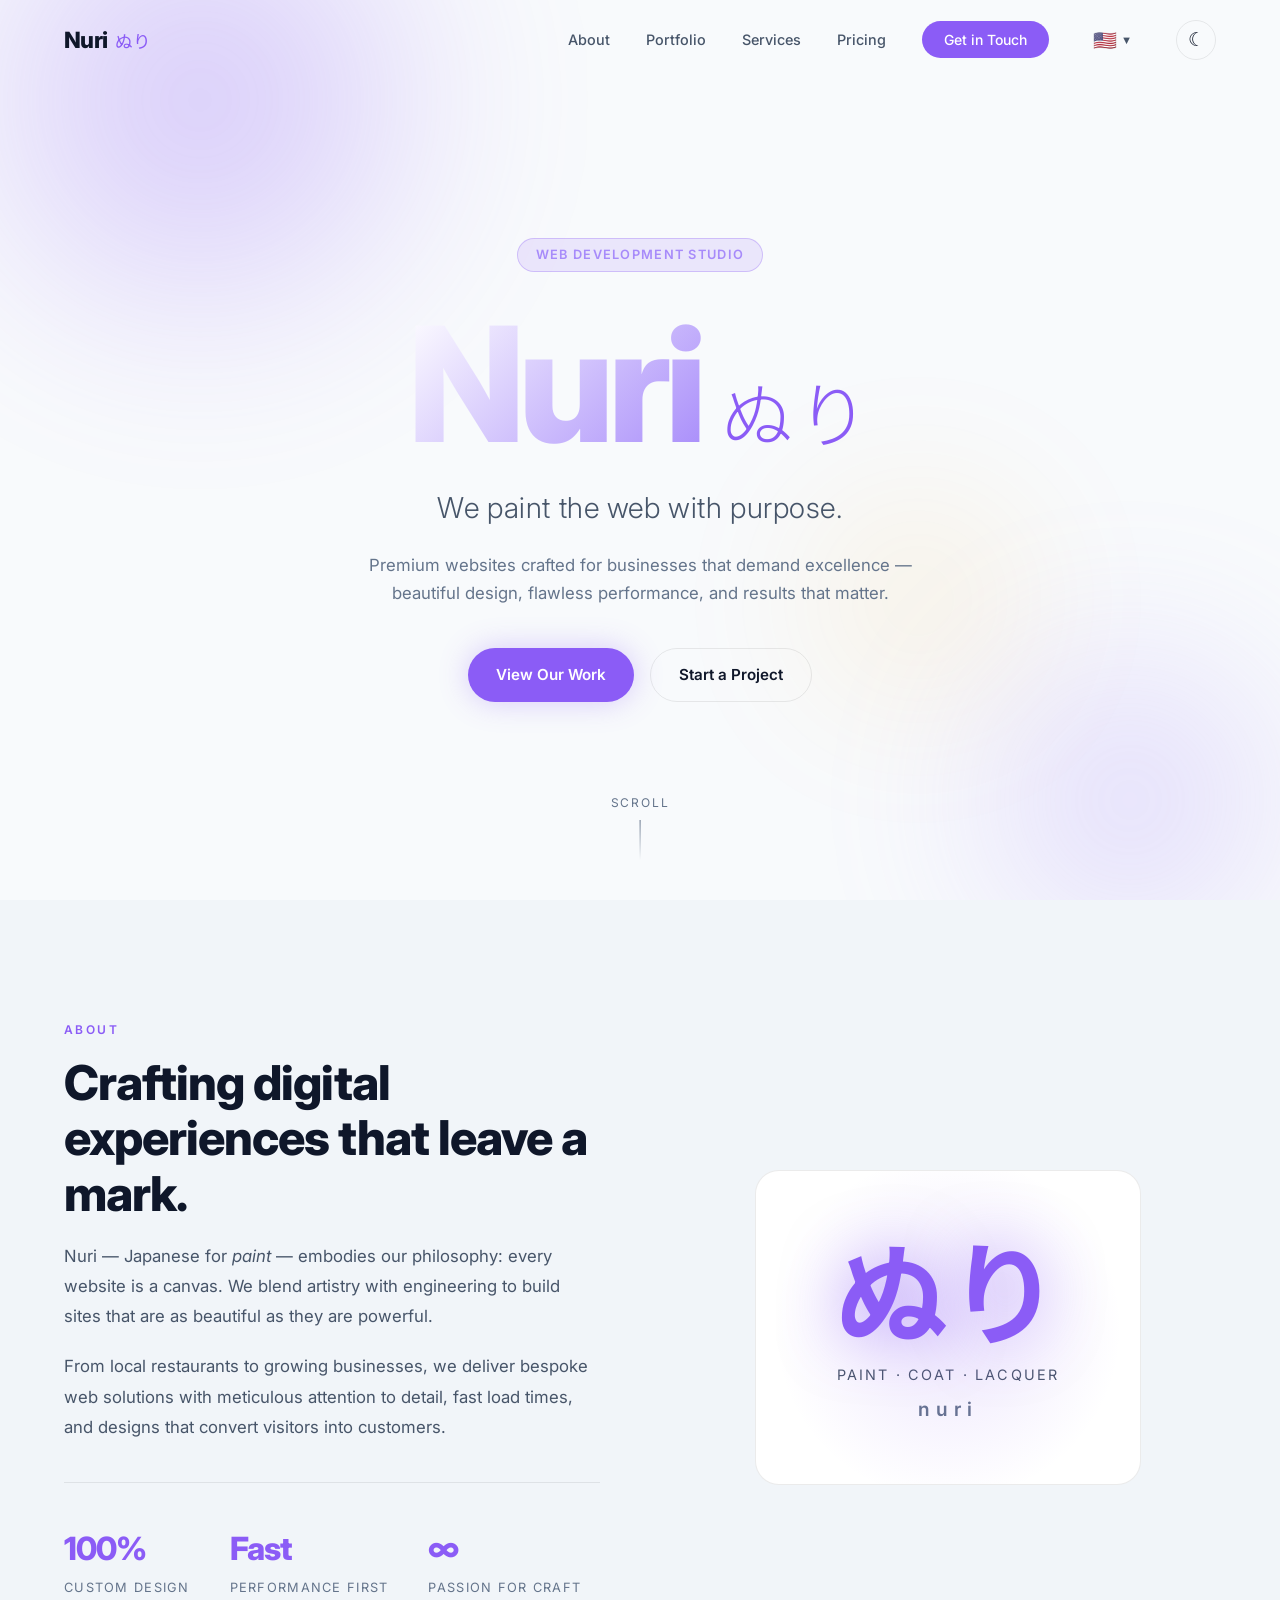
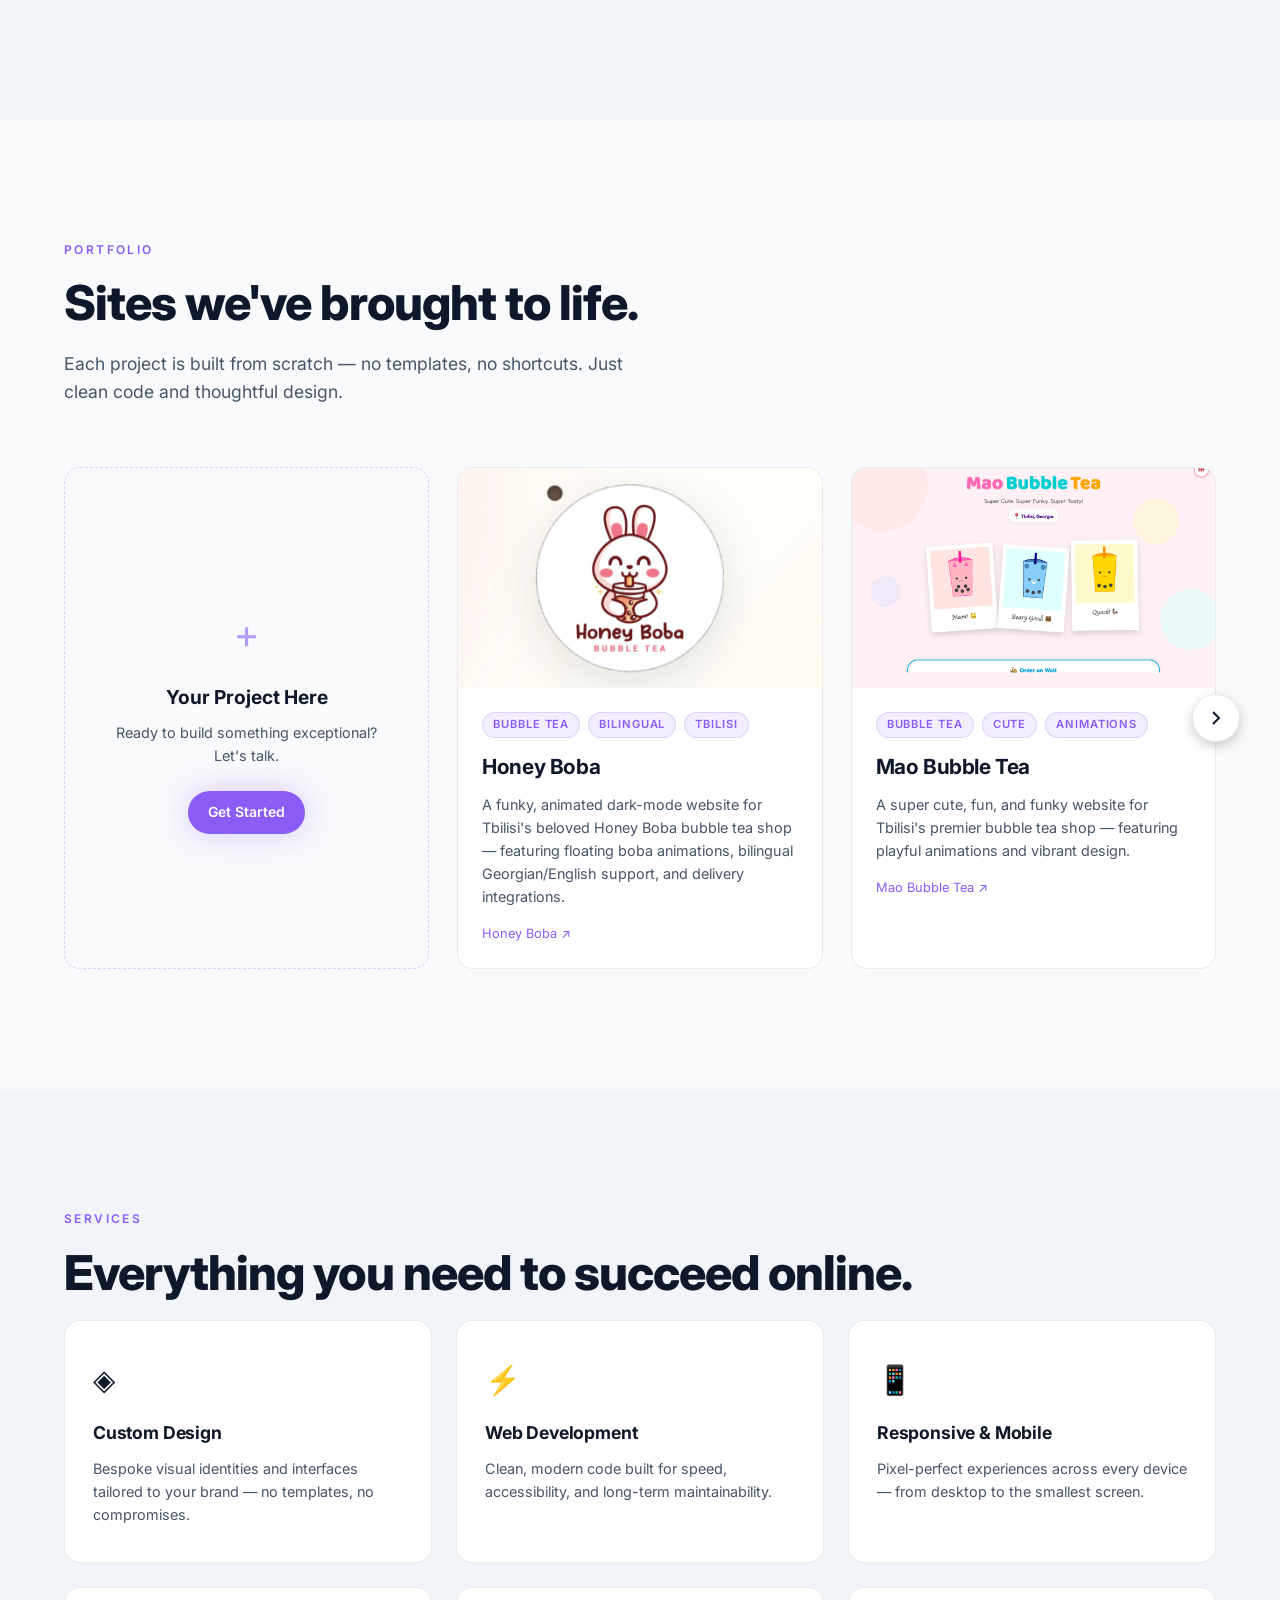
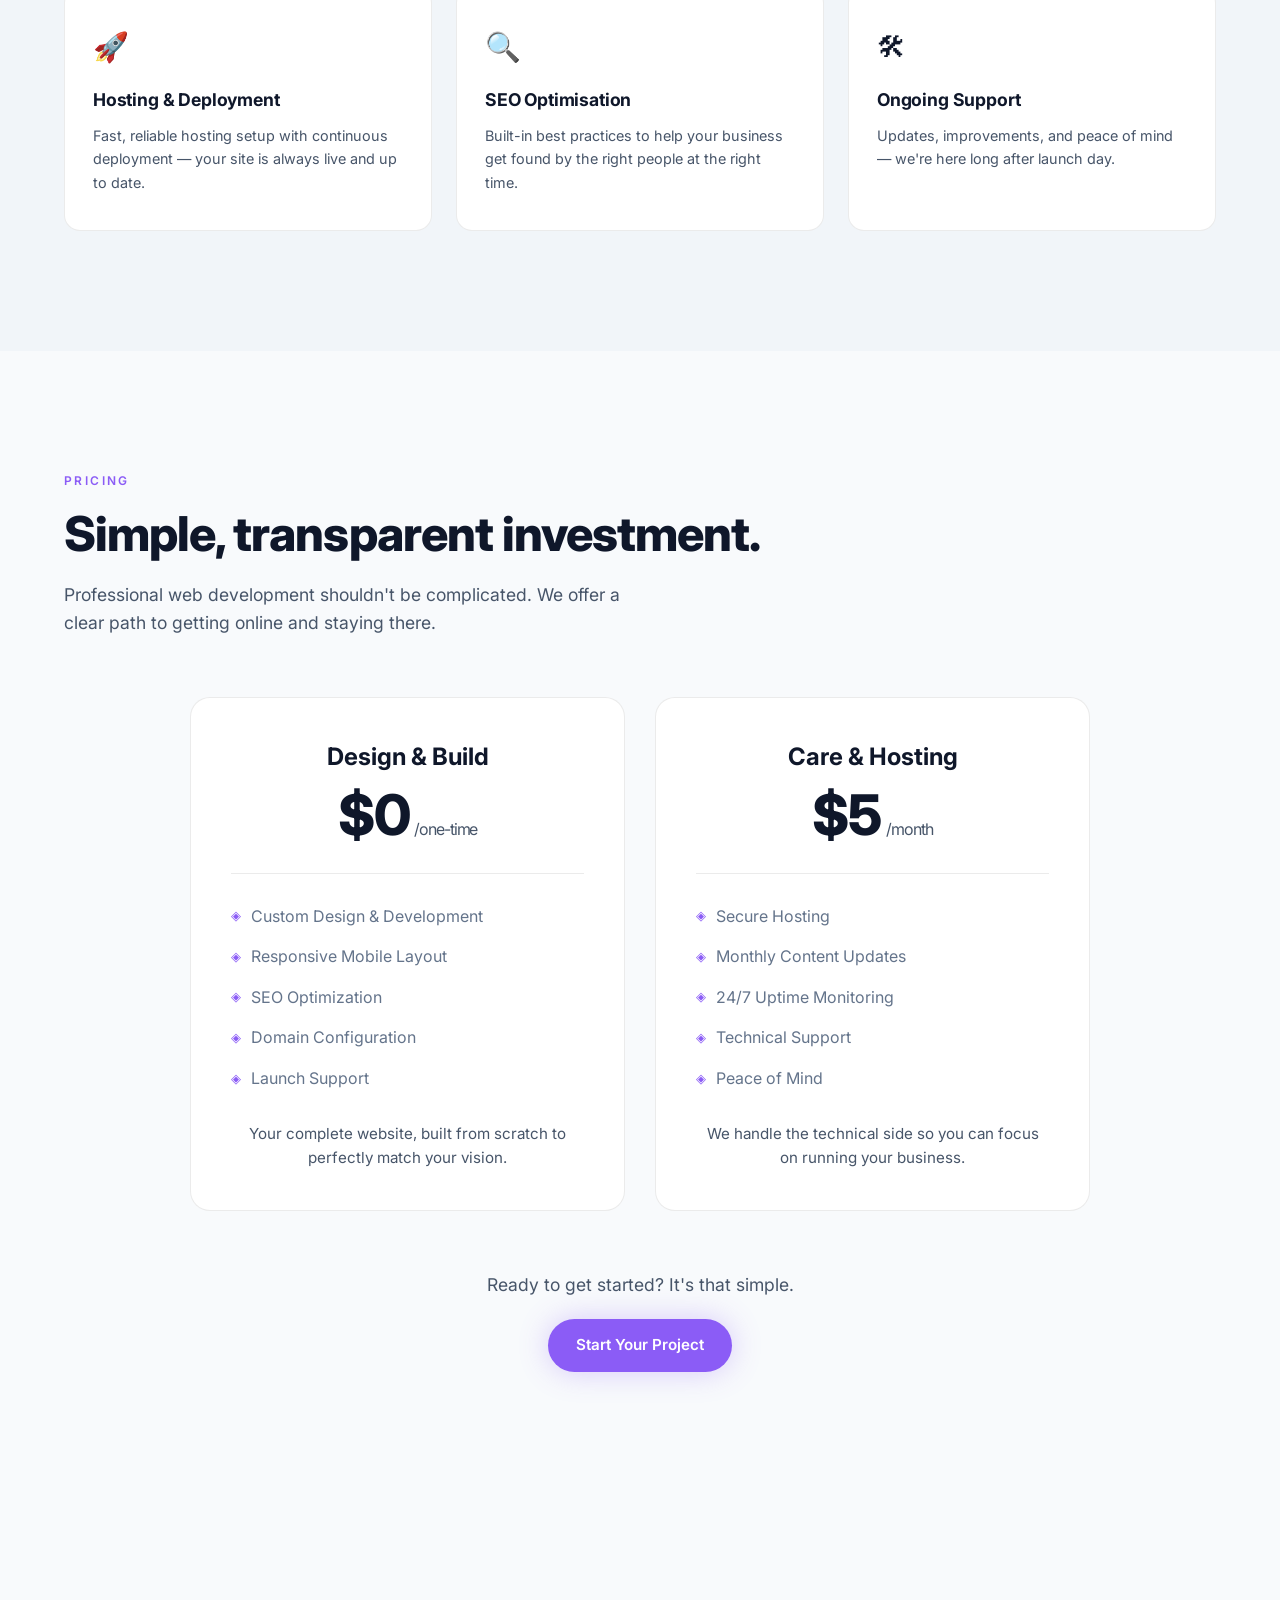
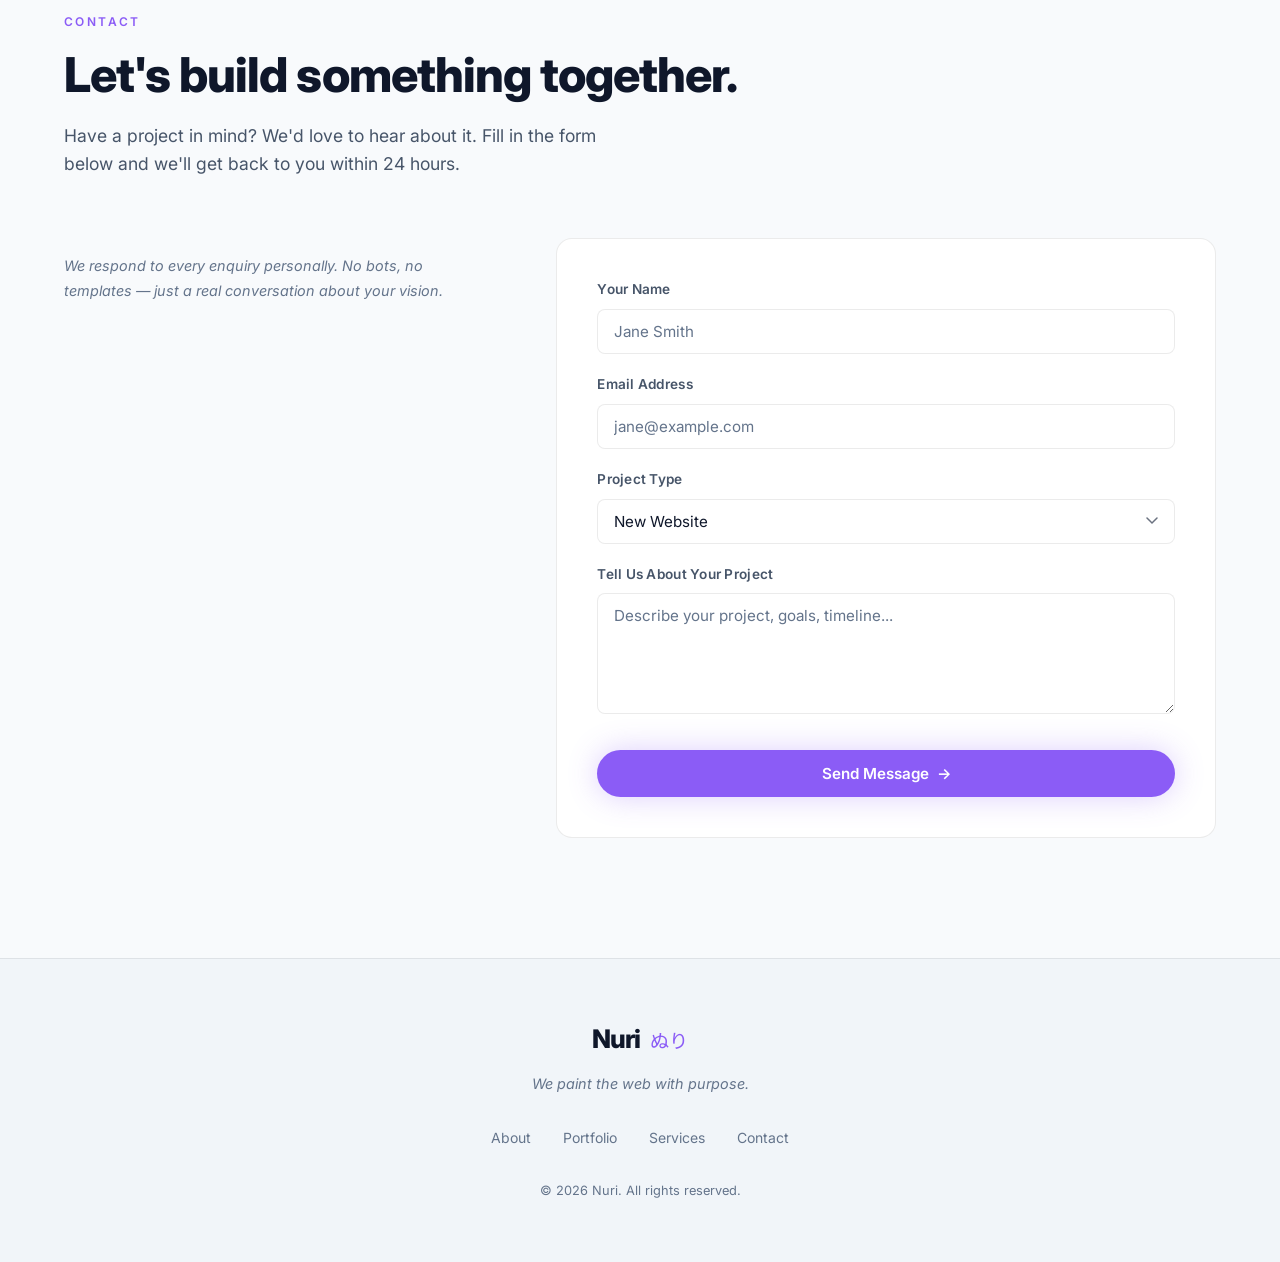
==== commit c2756976: "Increase z-index of nav and dropdown menu" ====
--- a/en/index.html
+++ b/en/index.html
@@ -123,7 +123,7 @@
                         <span style="font-size: 0.7rem; color: var(--text-muted)">▼</span>
                     </button>
                     <ul id="langMenu"
-                        style="display: none; position: absolute; top: 100%; right: 0; background: var(--surface); border: 1px solid var(--border); border-radius: 8px; padding: 0.5rem; list-style: none; margin: 0; box-shadow: 0 4px 12px rgba(0,0,0,0.1); flex-direction: column; gap: 0.5rem; z-index: 100; min-width: 120px;">
+                        style="display: none; position: absolute; top: 100%; right: 0; background: var(--surface); border: 1px solid var(--border); border-radius: 8px; padding: 0.5rem; list-style: none; margin: 0; box-shadow: 0 4px 12px rgba(0,0,0,0.1); flex-direction: column; gap: 0.5rem; z-index: 99999; min-width: 120px;">
                         <li><a href="/en"
                                 style="text-decoration: none; display: block; padding: 0.4rem; color: var(--text); border-radius: 4px;"
                                 onmouseover="this.style.background='var(--primary-glow)'"
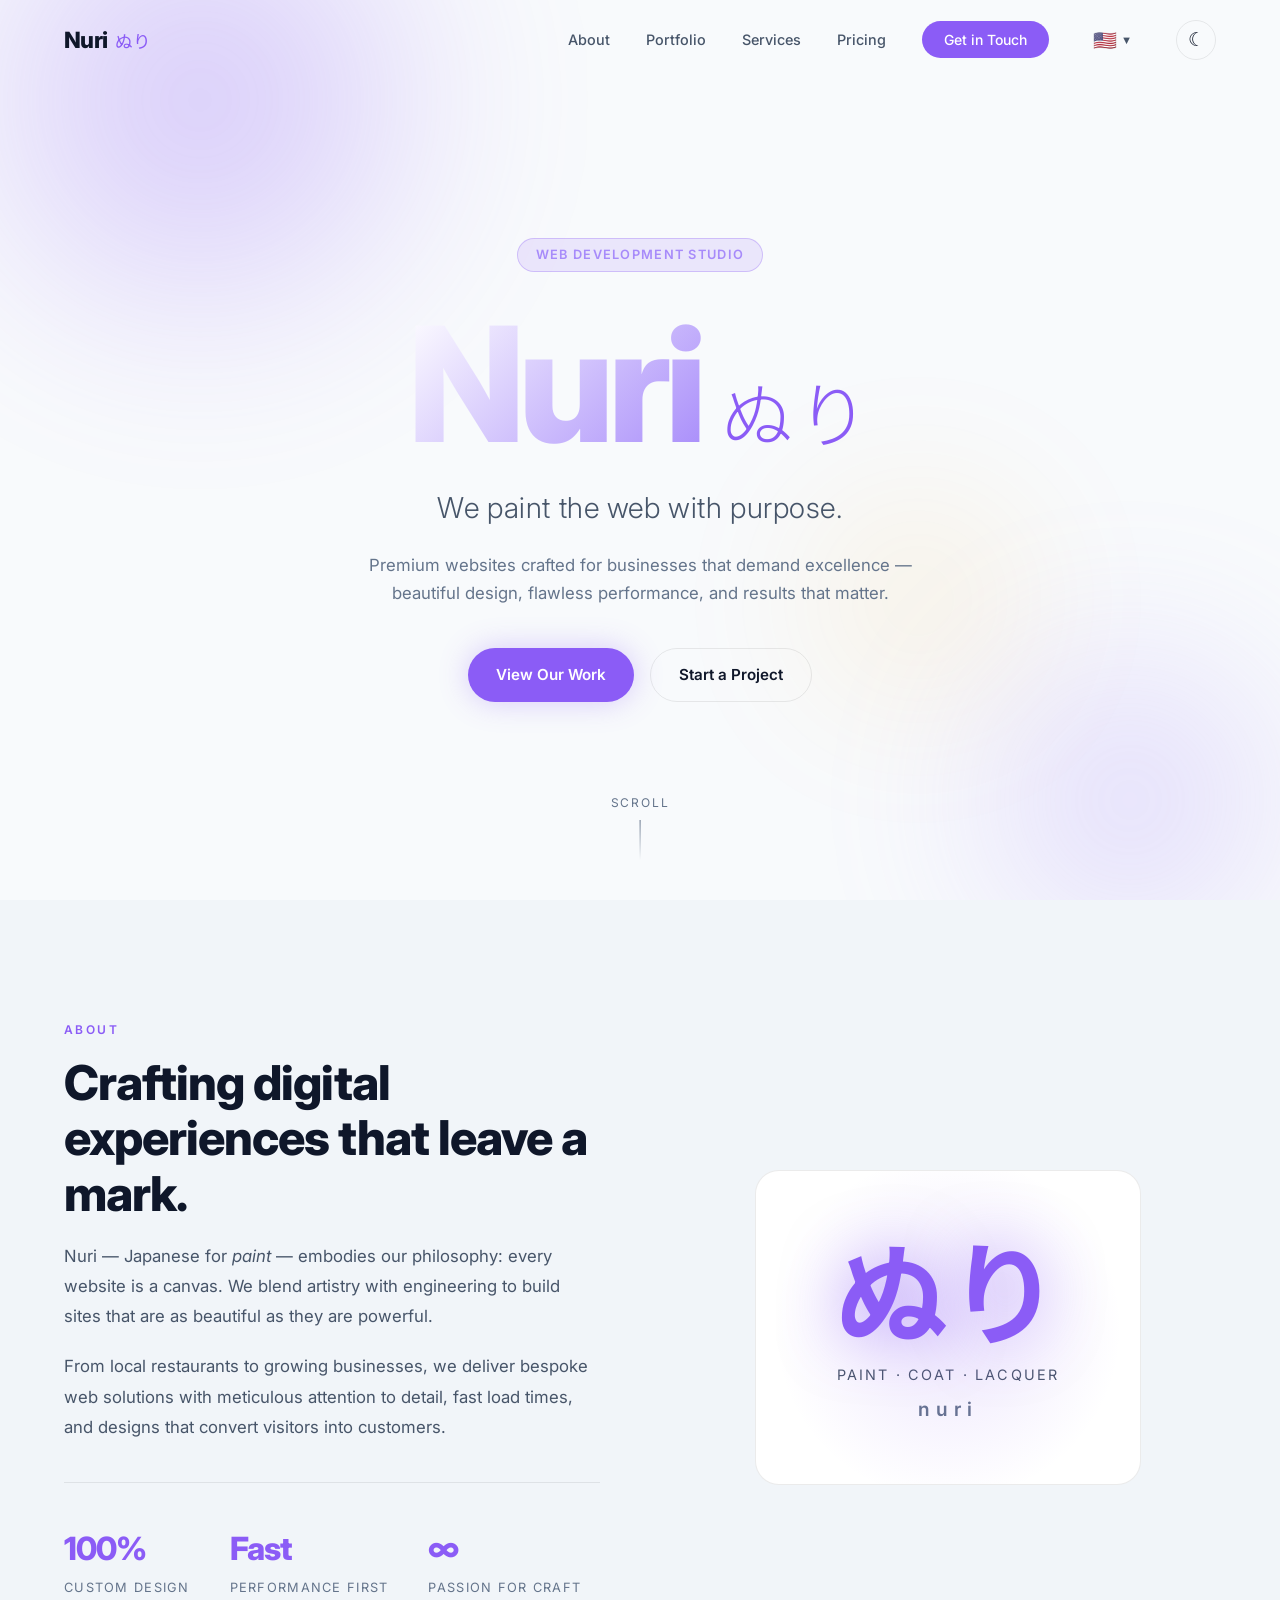
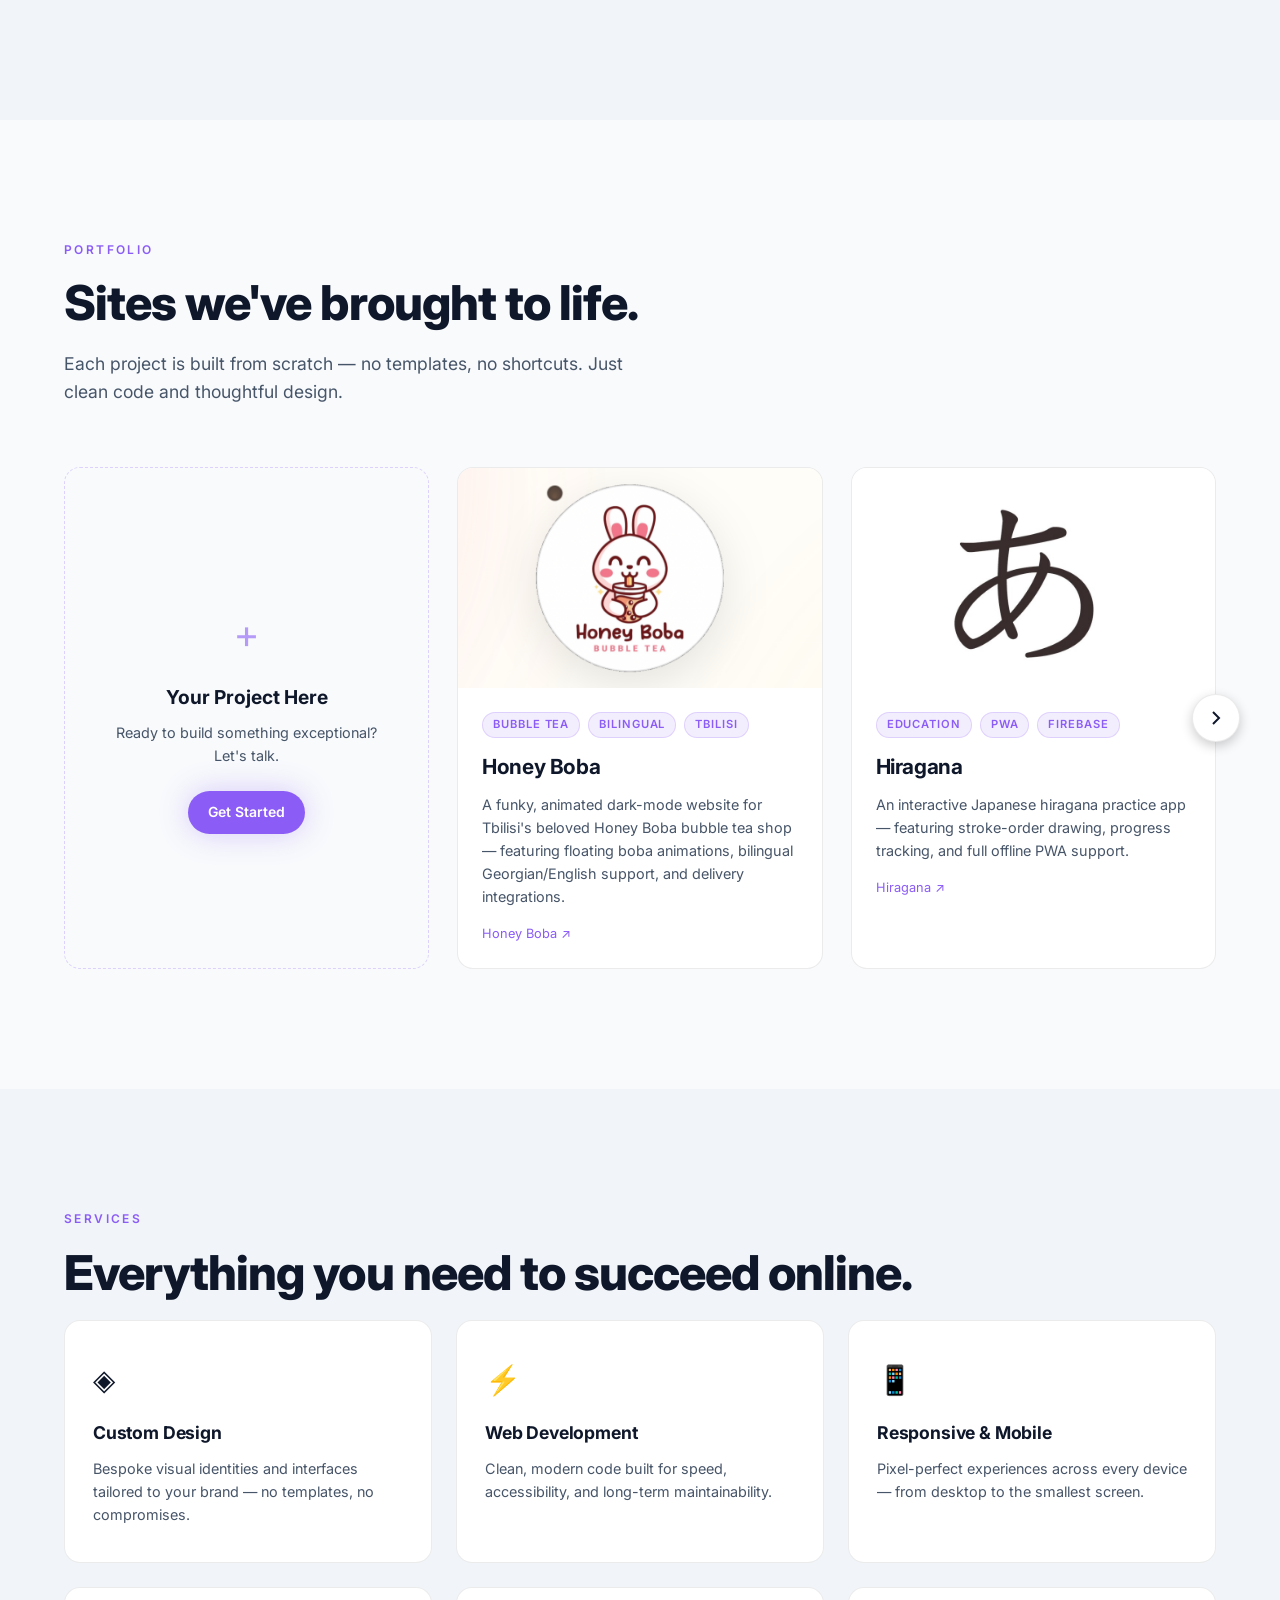
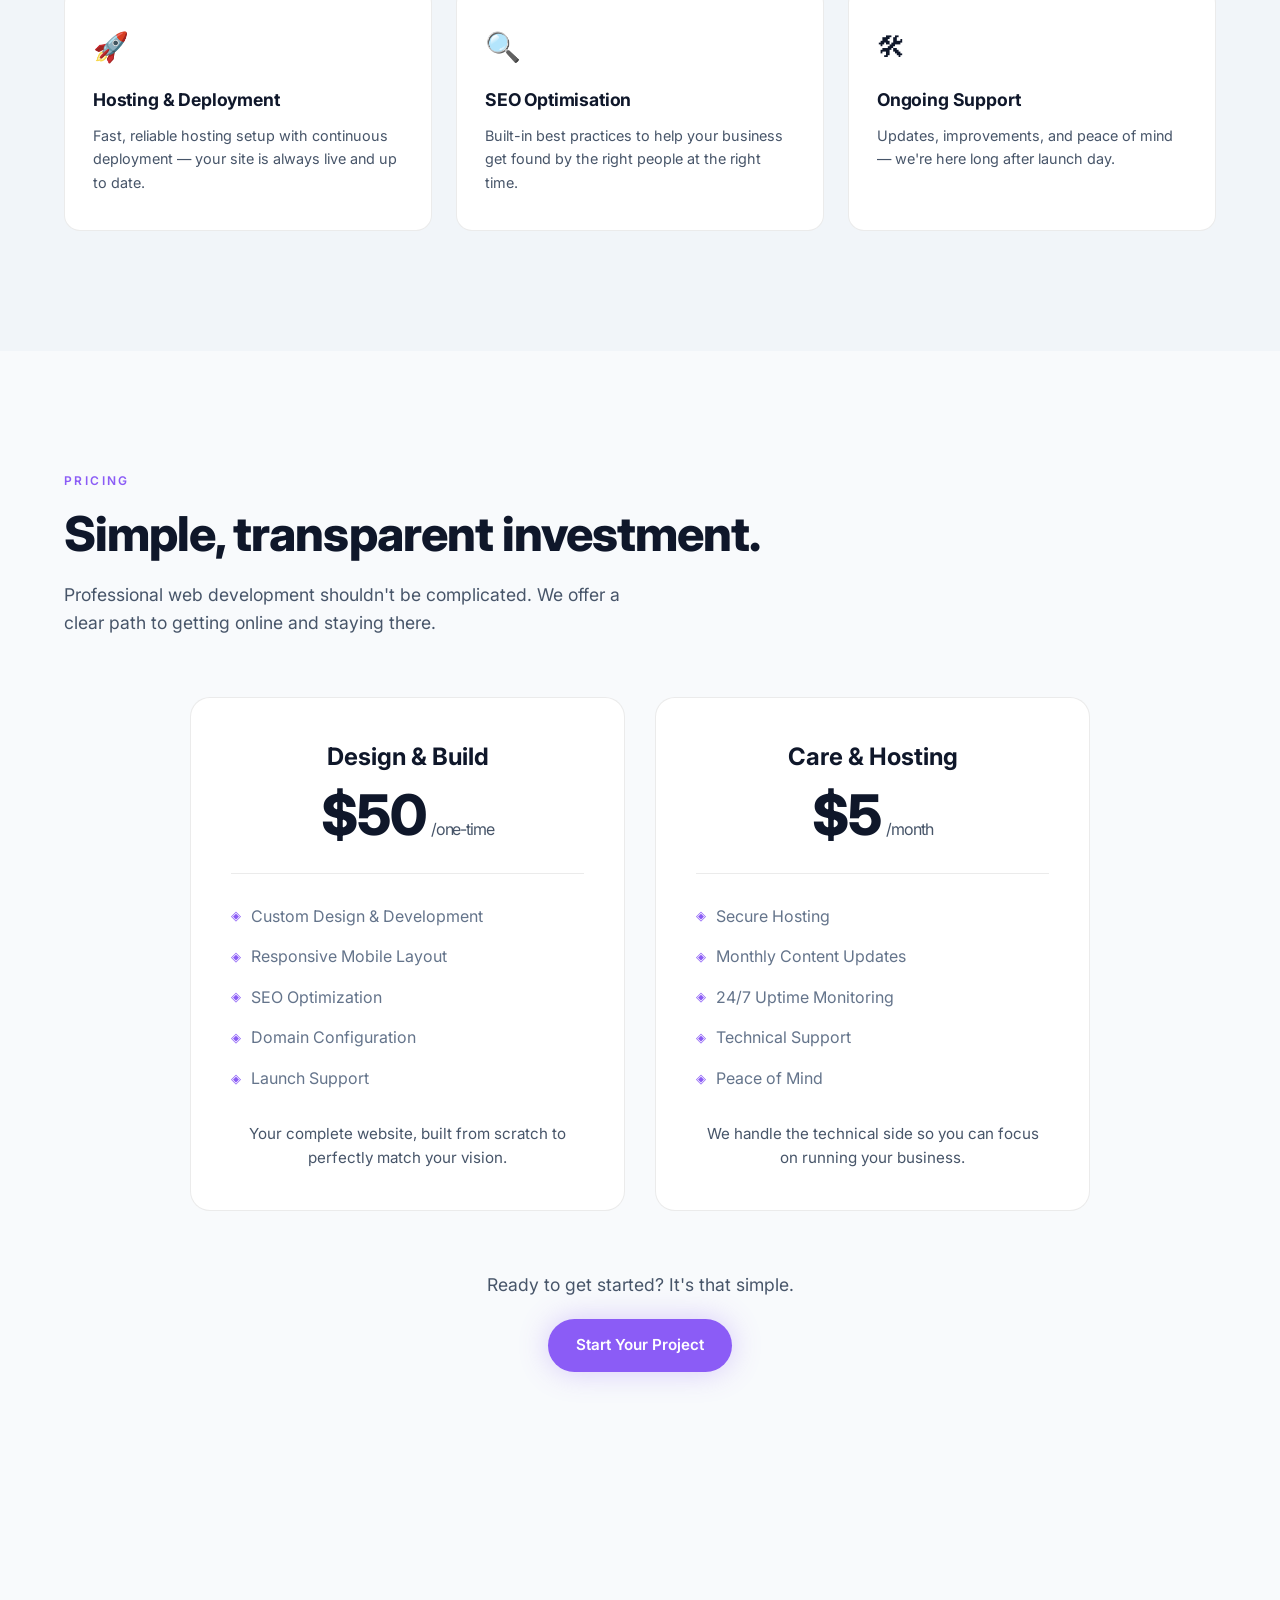
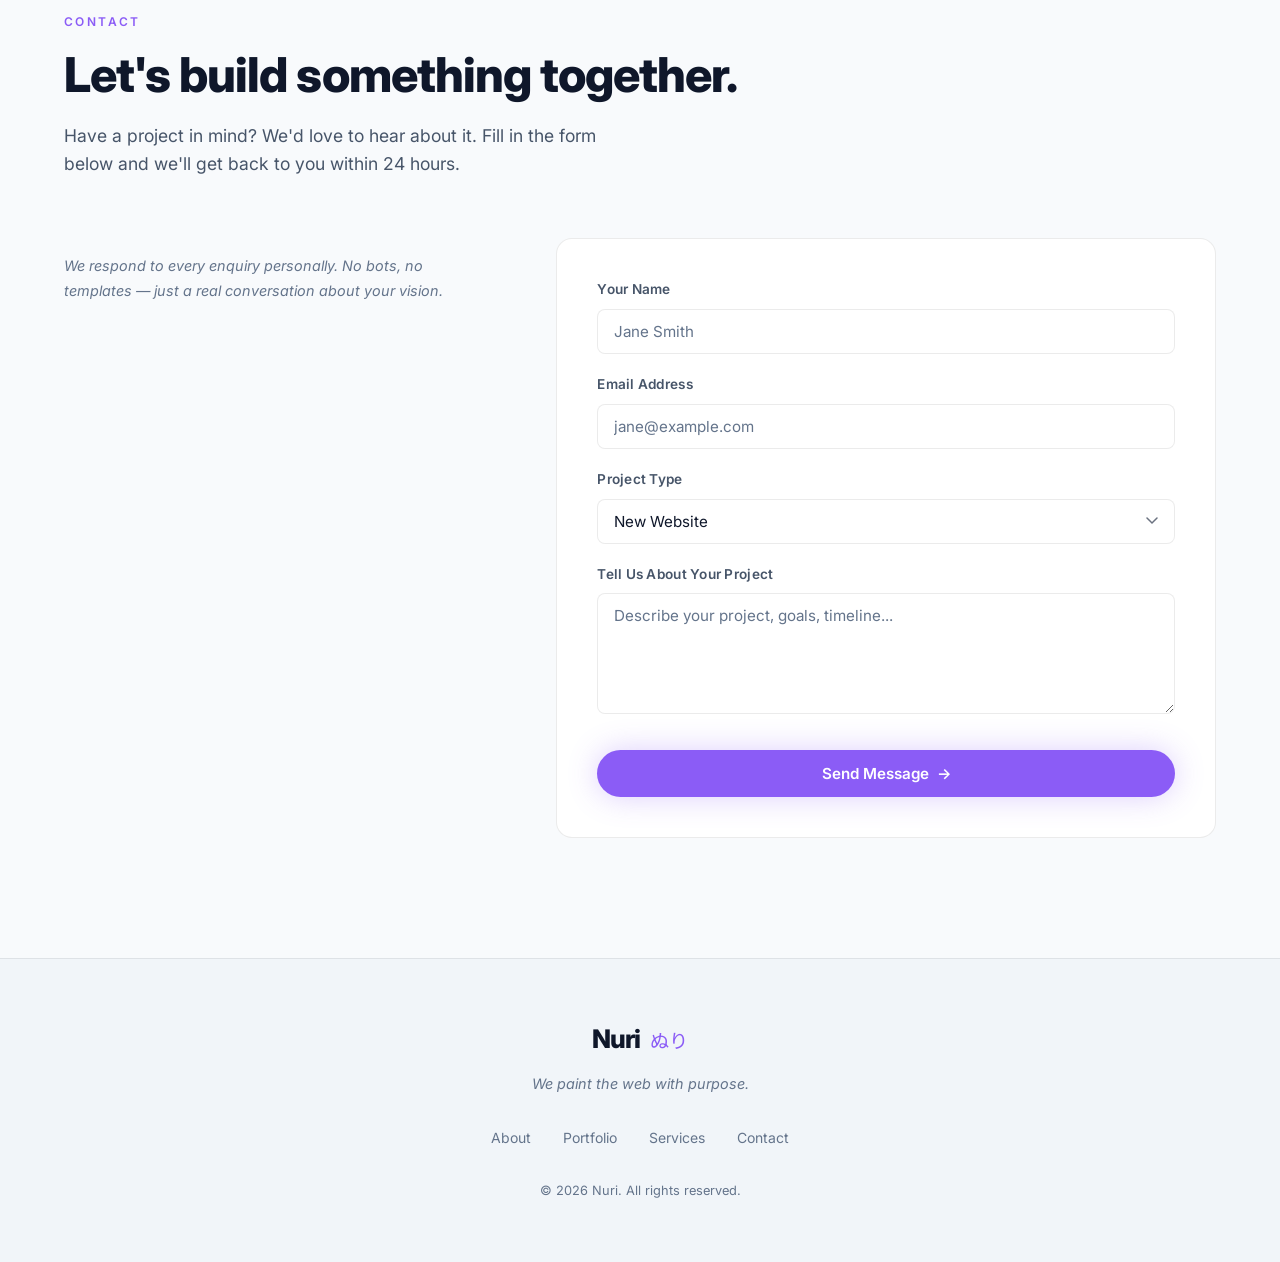
==== commit 3735cb60: "Move Hiragana portfolio card & update EN price to" ====
--- a/en/index.html
+++ b/en/index.html
@@ -275,6 +275,33 @@
                             </div>
                         </a>
 
+                        <a href="https://hiragana.site" target="_blank" rel="noopener" class="portfolio-card reveal"
+                            id="card-hiragana">
+                            <div class="card-image-wrap">
+                                <div class="card-image">
+                                    <img src="img/portfolio/hiragana.png" alt="Hiragana Practice App"
+                                        class="project-shot" loading="lazy">
+                                    <div class="card-overlay">
+                                        <span class="card-visit-btn">Visit Site ↗</span>
+                                    </div>
+                                </div>
+                            </div>
+                            <div class="card-body">
+                                <div class="card-tags">
+                                    <span class="tag">Education</span>
+                                    <span class="tag">PWA</span>
+                                    <span class="tag">Firebase</span>
+                                </div>
+                                <h3 class="card-title">Hiragana</h3>
+                                <p class="card-desc">An interactive Japanese hiragana practice app — featuring
+                                    stroke-order
+                                    drawing, progress tracking, and full offline PWA support.</p>
+                                <span class="card-link">
+                                    Hiragana <span class="link-arrow">↗</span>
+                                </span>
+                            </div>
+                        </a>
+
                         <a href="https://nurihq.github.io/mao-bubble-tea/" target="_blank" rel="noopener"
                             class="portfolio-card reveal" id="card-mao">
                             <div class="card-image-wrap">
@@ -330,7 +357,7 @@
                             </div>
                         </a>
 
-                        <a href="https://nurihq.github.io/los-amigos/" target="_blank" rel="noopener"
+                        <!-- <a href="https://nurihq.github.io/los-amigos/" target="_blank" rel="noopener"
                             class="portfolio-card reveal" id="card-losamigos">
                             <div class="card-image-wrap">
                                 <div class="card-image">
@@ -354,7 +381,7 @@
                                     Los Amigos <span class="link-arrow">↗</span>
                                 </span>
                             </div>
-                        </a>
+                        </a> -->
 
                         <a href="https://nurihq.github.io/margaliti-collection/" target="_blank" rel="noopener"
                             class="portfolio-card reveal" id="card-margaliti">
@@ -464,11 +491,11 @@
                             </div>
                         </a> -->
 
-                        <a href="https://hiragana.site" target="_blank" rel="noopener" class="portfolio-card reveal"
-                            id="card-hiragana">
-                            <div class="card-image-wrap">
-                                <div class="card-image">
-                                    <img src="img/portfolio/hiragana.png" alt="Hiragana Practice App"
+                        <a href="https://katakana.site" target="_blank" rel="noopener" class="portfolio-card reveal"
+                            id="card-katakana">
+                            <div class="card-image-wrap">
+                                <div class="card-image">
+                                    <img src="img/portfolio/katakana.png" alt="Katakana Practice App"
                                         class="project-shot" loading="lazy">
                                     <div class="card-overlay">
                                         <span class="card-visit-btn">Visit Site ↗</span>
@@ -481,34 +508,7 @@
                                     <span class="tag">PWA</span>
                                     <span class="tag">Firebase</span>
                                 </div>
-                                <h3 class="card-title">Hiragana.site</h3>
-                                <p class="card-desc">An interactive Japanese hiragana practice app — featuring
-                                    stroke-order
-                                    drawing, progress tracking, and full offline PWA support.</p>
-                                <span class="card-link">
-                                    Hiragana <span class="link-arrow">↗</span>
-                                </span>
-                            </div>
-                        </a>
-
-                        <a href="https://katakana.site" target="_blank" rel="noopener" class="portfolio-card reveal"
-                            id="card-katakana">
-                            <div class="card-image-wrap">
-                                <div class="card-image">
-                                    <img src="img/portfolio/katakana.png" alt="Katakana Practice App"
-                                        class="project-shot" loading="lazy">
-                                    <div class="card-overlay">
-                                        <span class="card-visit-btn">Visit Site ↗</span>
-                                    </div>
-                                </div>
-                            </div>
-                            <div class="card-body">
-                                <div class="card-tags">
-                                    <span class="tag">Education</span>
-                                    <span class="tag">PWA</span>
-                                    <span class="tag">Firebase</span>
-                                </div>
-                                <h3 class="card-title">Katakana.site</h3>
+                                <h3 class="card-title">Katakana</h3>
                                 <p class="card-desc">A companion app to Hiragana.site for mastering katakana — with the
                                     same
                                     polished practice experience and cloud-synced progress.</p>
@@ -518,7 +518,7 @@
                             </div>
                         </a>
 
-                        <a href="https://nurihq.github.io/warren-cafe/" target="_blank" rel="noopener"
+                        <!-- <a href="https://nurihq.github.io/warren-cafe/" target="_blank" rel="noopener"
                             class="portfolio-card reveal" id="card-warren">
                             <div class="card-image-wrap">
                                 <div class="card-image">
@@ -543,7 +543,7 @@
                                     Warren Cafe & Brunch <span class="link-arrow">↗</span>
                                 </span>
                             </div>
-                        </a>
+                        </a> -->
 
                         <!-- <a href="https://nurihq.github.io/myboba/" target="_blank" rel="noopener"
                             class="portfolio-card reveal" id="card-myboba">
@@ -571,7 +571,7 @@
                             </div>
                         </a> -->
 
-                        <a href="https://nurihq.github.io/berytus/" target="_blank" rel="noopener"
+                        <!-- <a href="https://nurihq.github.io/berytus/" target="_blank" rel="noopener"
                             class="portfolio-card reveal" id="card-berytus">
                             <div class="card-image-wrap">
                                 <div class="card-image">
@@ -595,7 +595,7 @@
                                     Berytus <span class="link-arrow">↗</span>
                                 </span>
                             </div>
-                        </a>
+                        </a> -->
 
 
 
@@ -672,7 +672,7 @@
                         onclick="gtag('event', 'click', { 'event_category': 'Pricing', 'event_label': 'Design & Build Card' });">
                         <div class="pricing-header">
                             <h3>Design & Build</h3>
-                            <div class="price">$0<span class="period">/one-time</span></div>
+                            <div class="price">$50<span class="period">/one-time</span></div>
                         </div>
                         <ul class="pricing-features">
                             <li><span>◈</span> Custom Design & Development</li>
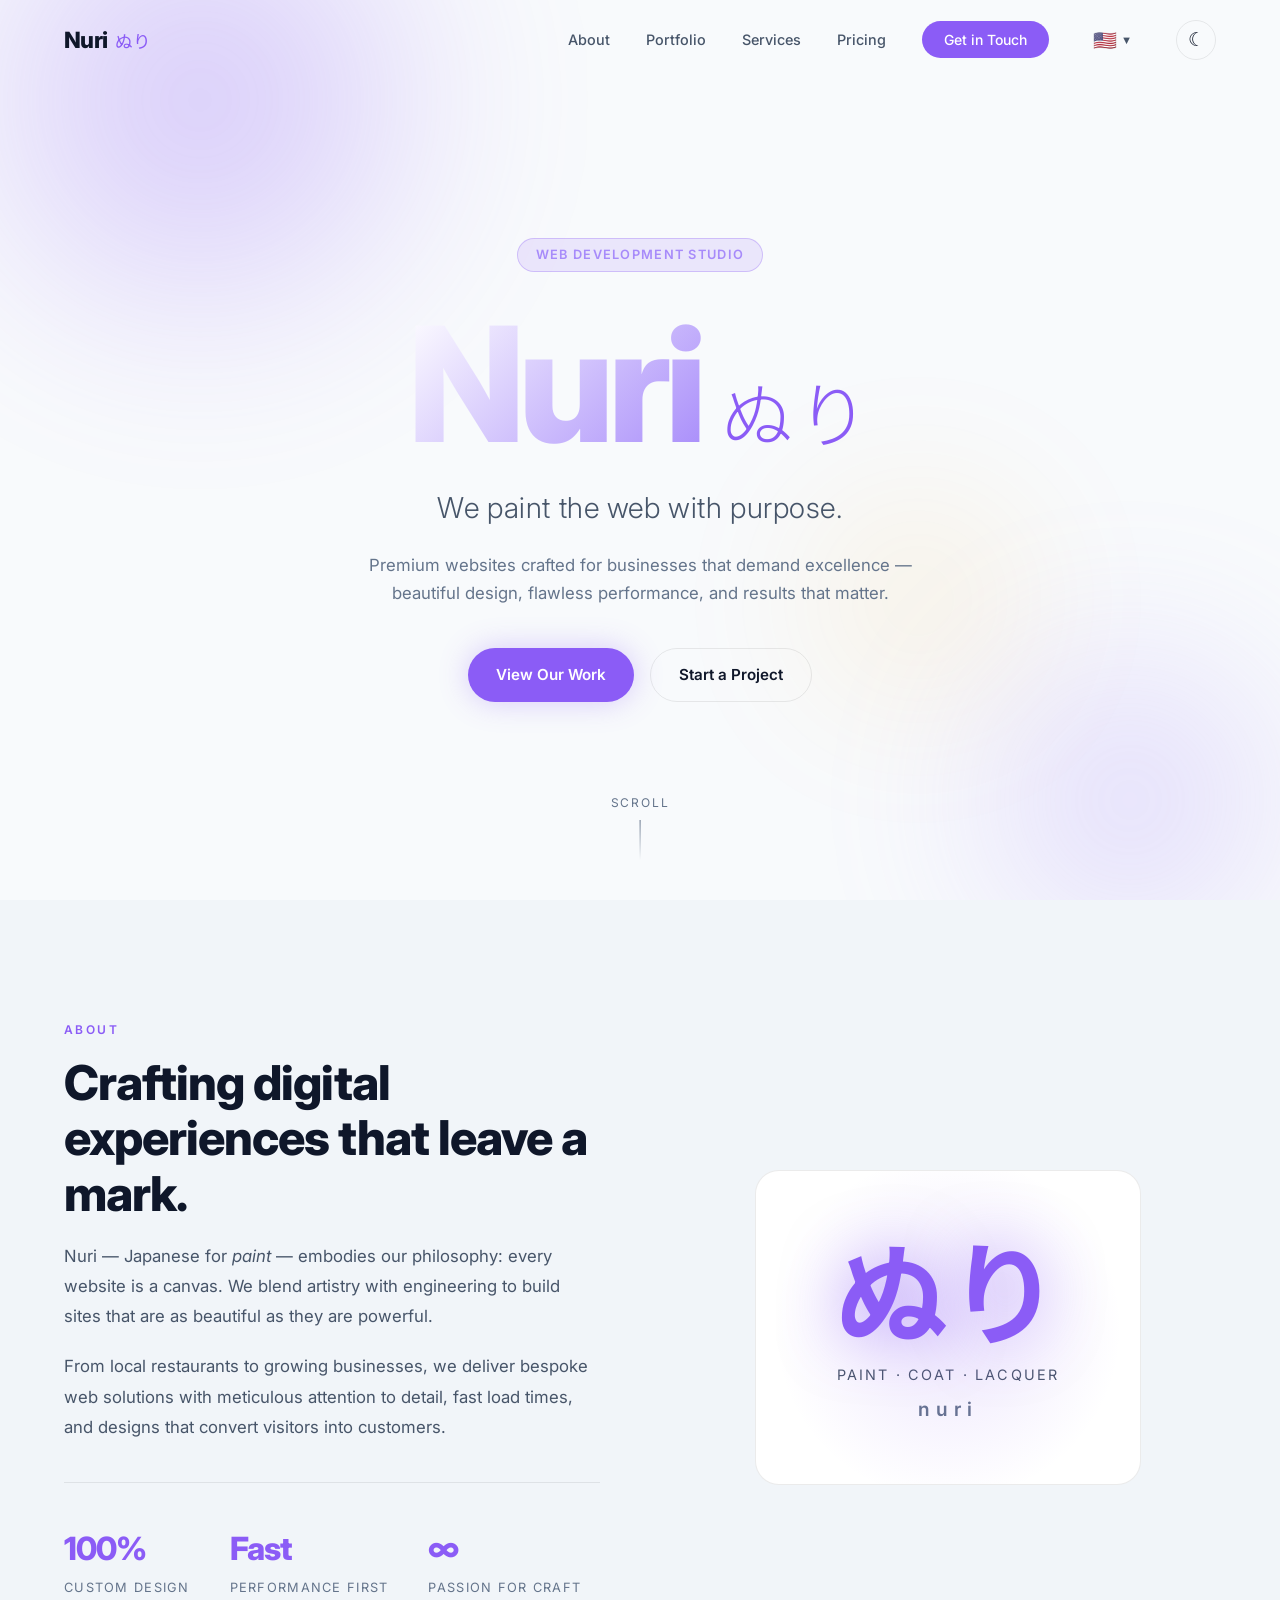
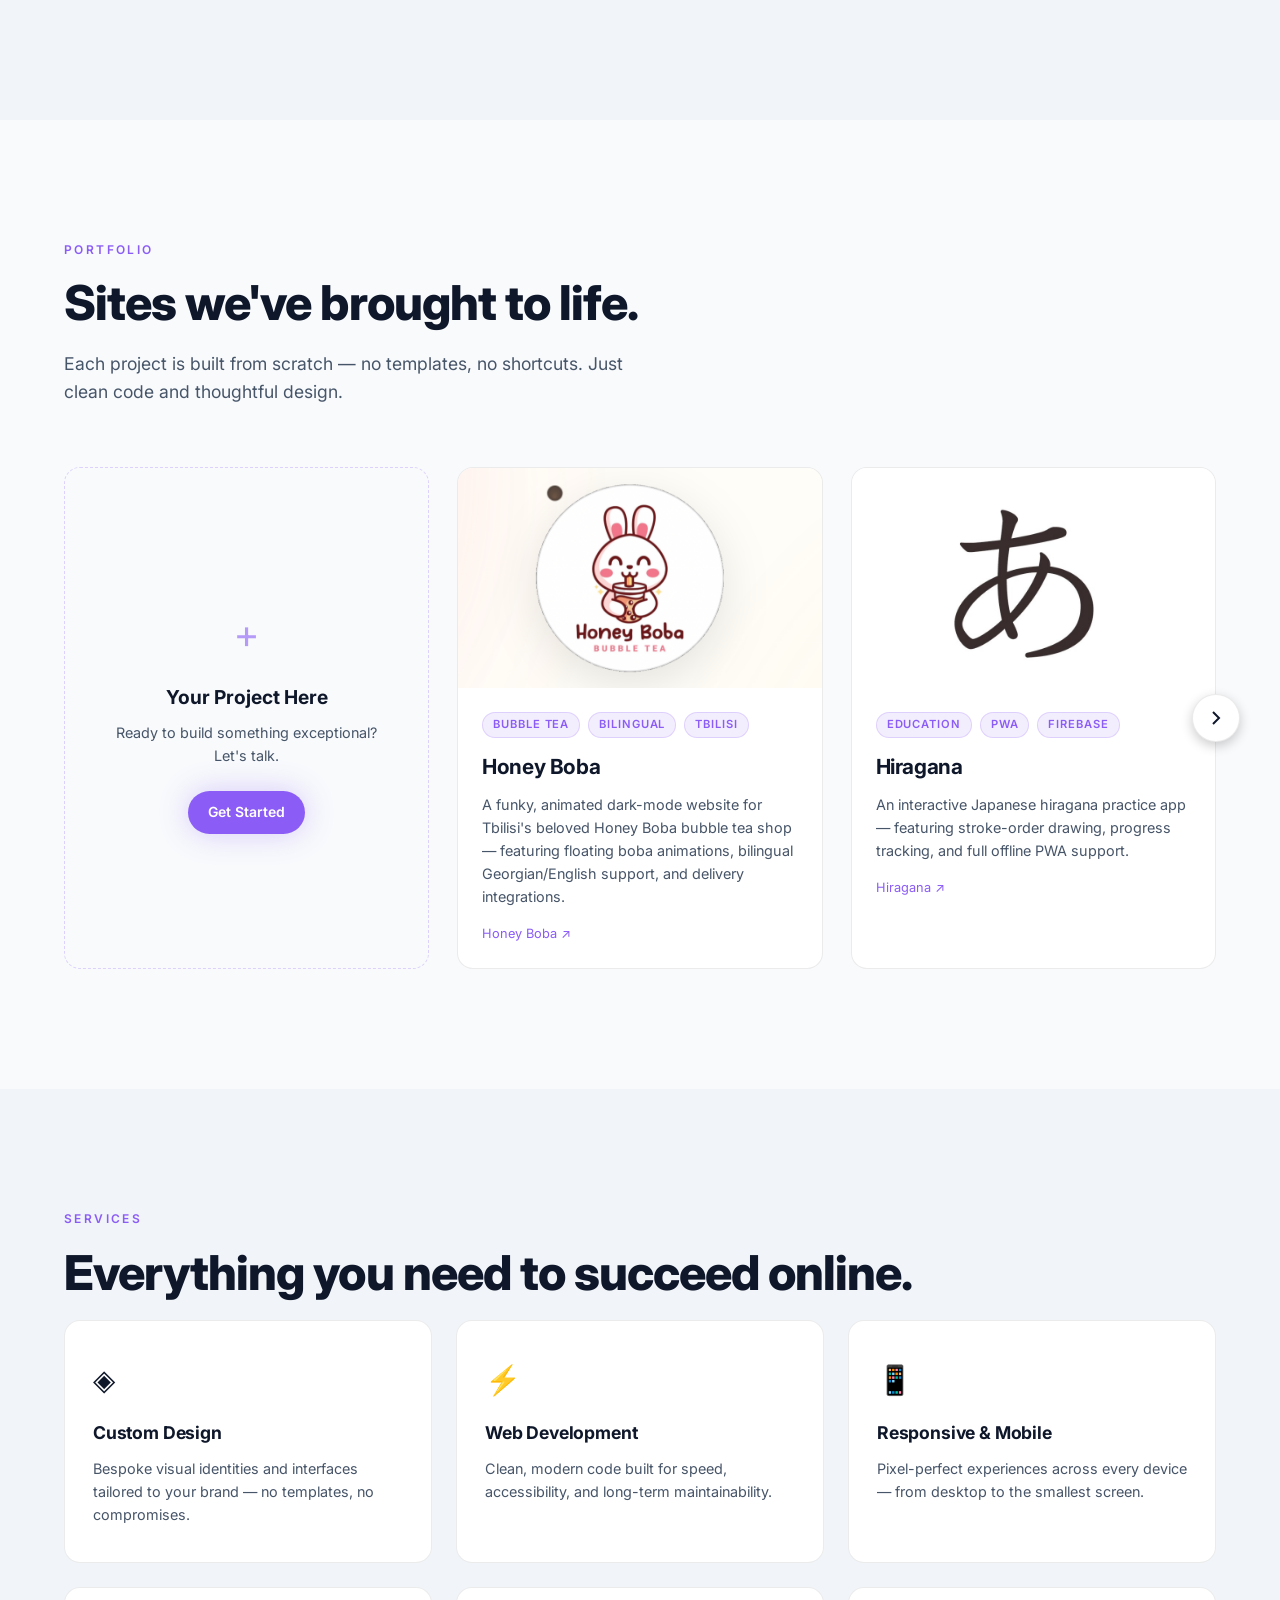
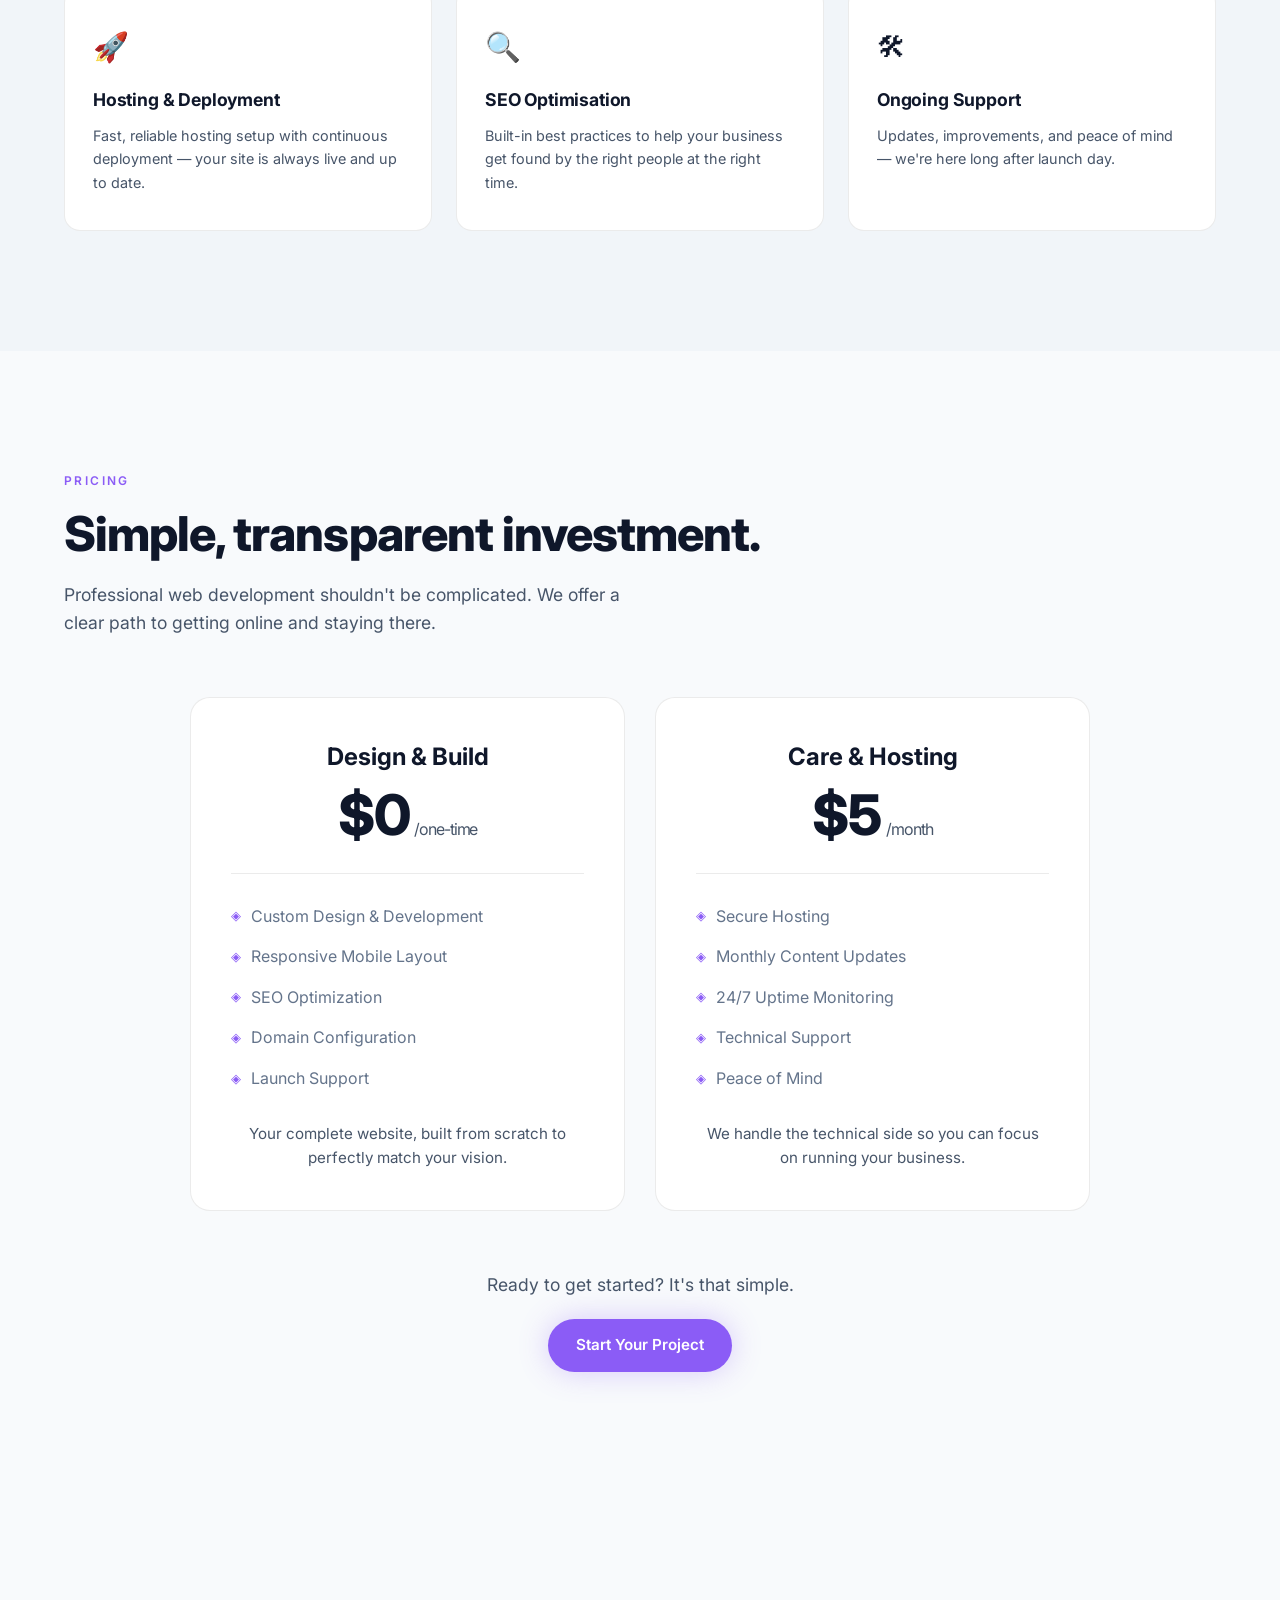
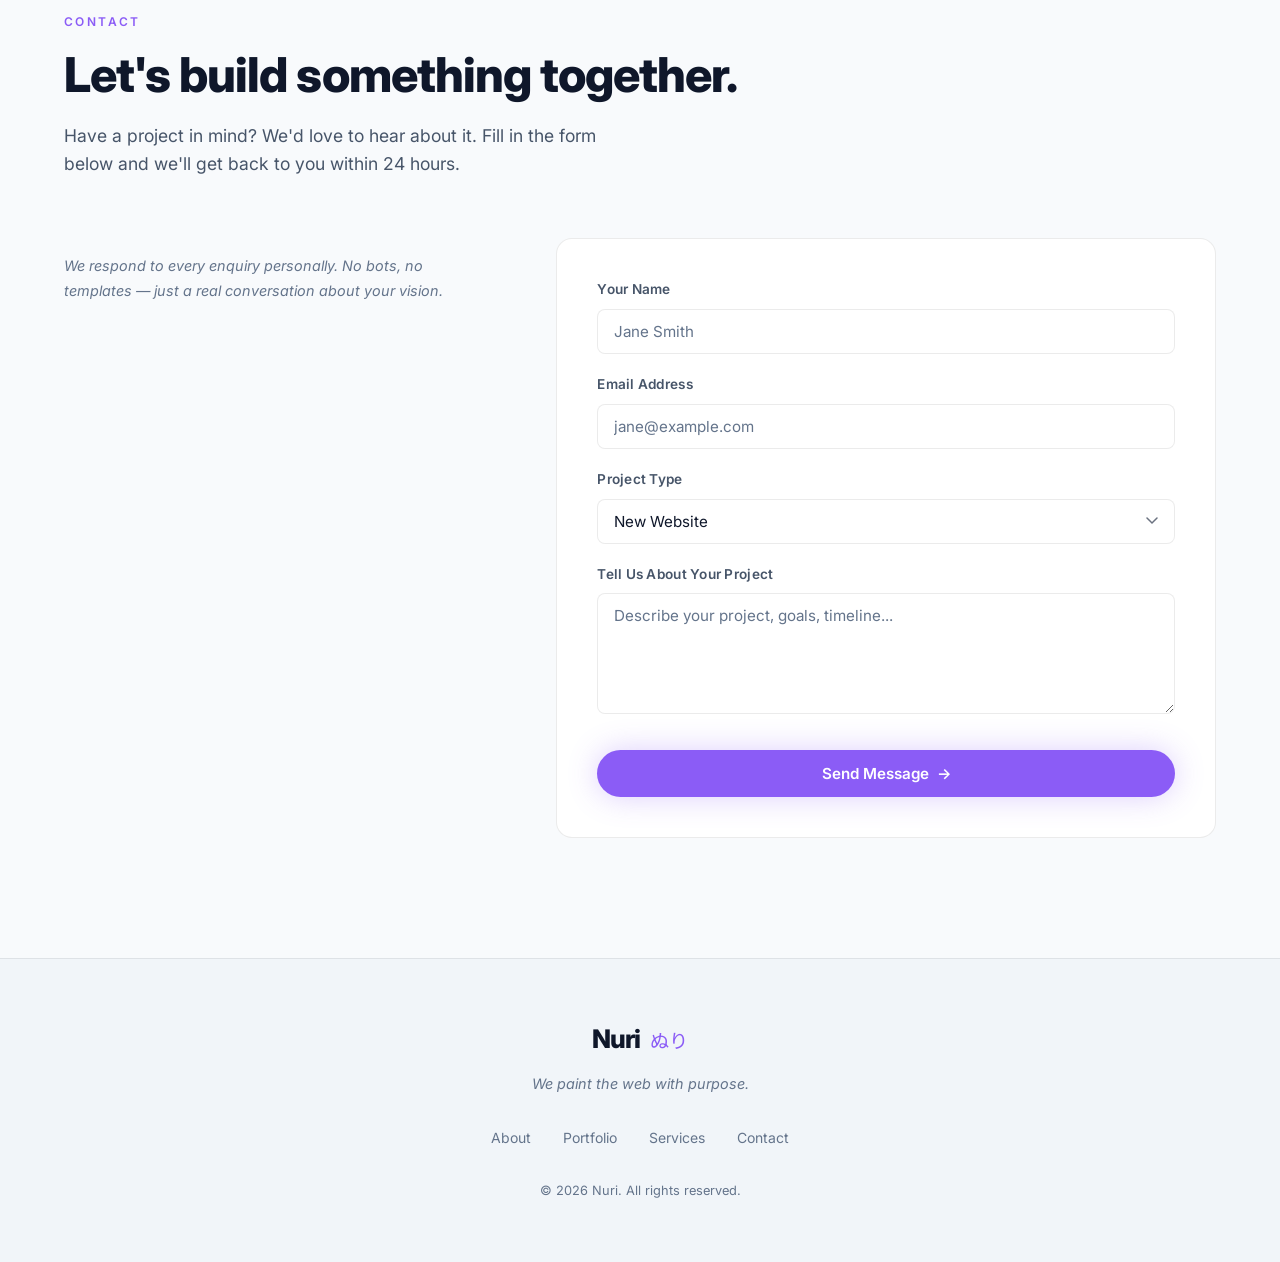
==== commit d58abfa8: "Revert Design & Build price to /bin/zsh" ====
--- a/en/index.html
+++ b/en/index.html
@@ -672,7 +672,7 @@
                         onclick="gtag('event', 'click', { 'event_category': 'Pricing', 'event_label': 'Design & Build Card' });">
                         <div class="pricing-header">
                             <h3>Design & Build</h3>
-                            <div class="price">$50<span class="period">/one-time</span></div>
+                            <div class="price">$0<span class="period">/one-time</span></div>
                         </div>
                         <ul class="pricing-features">
                             <li><span>◈</span> Custom Design & Development</li>
